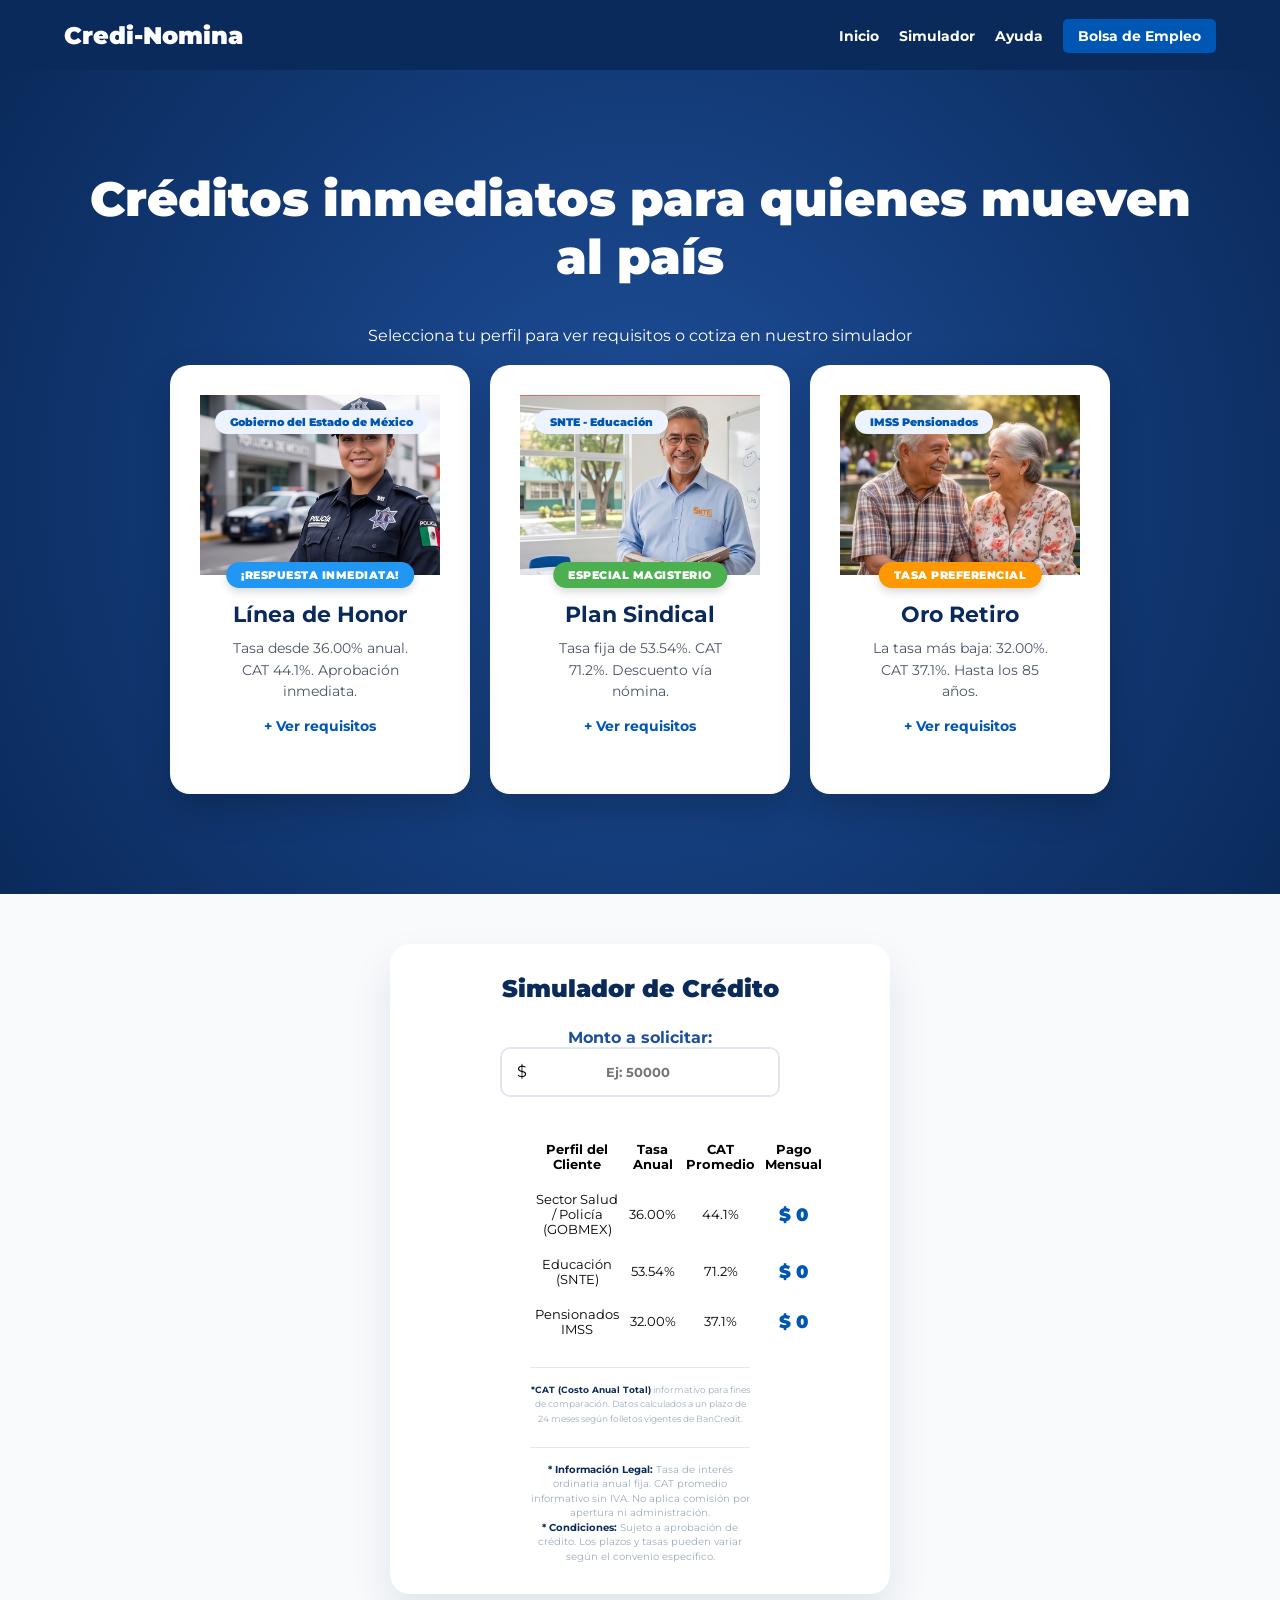
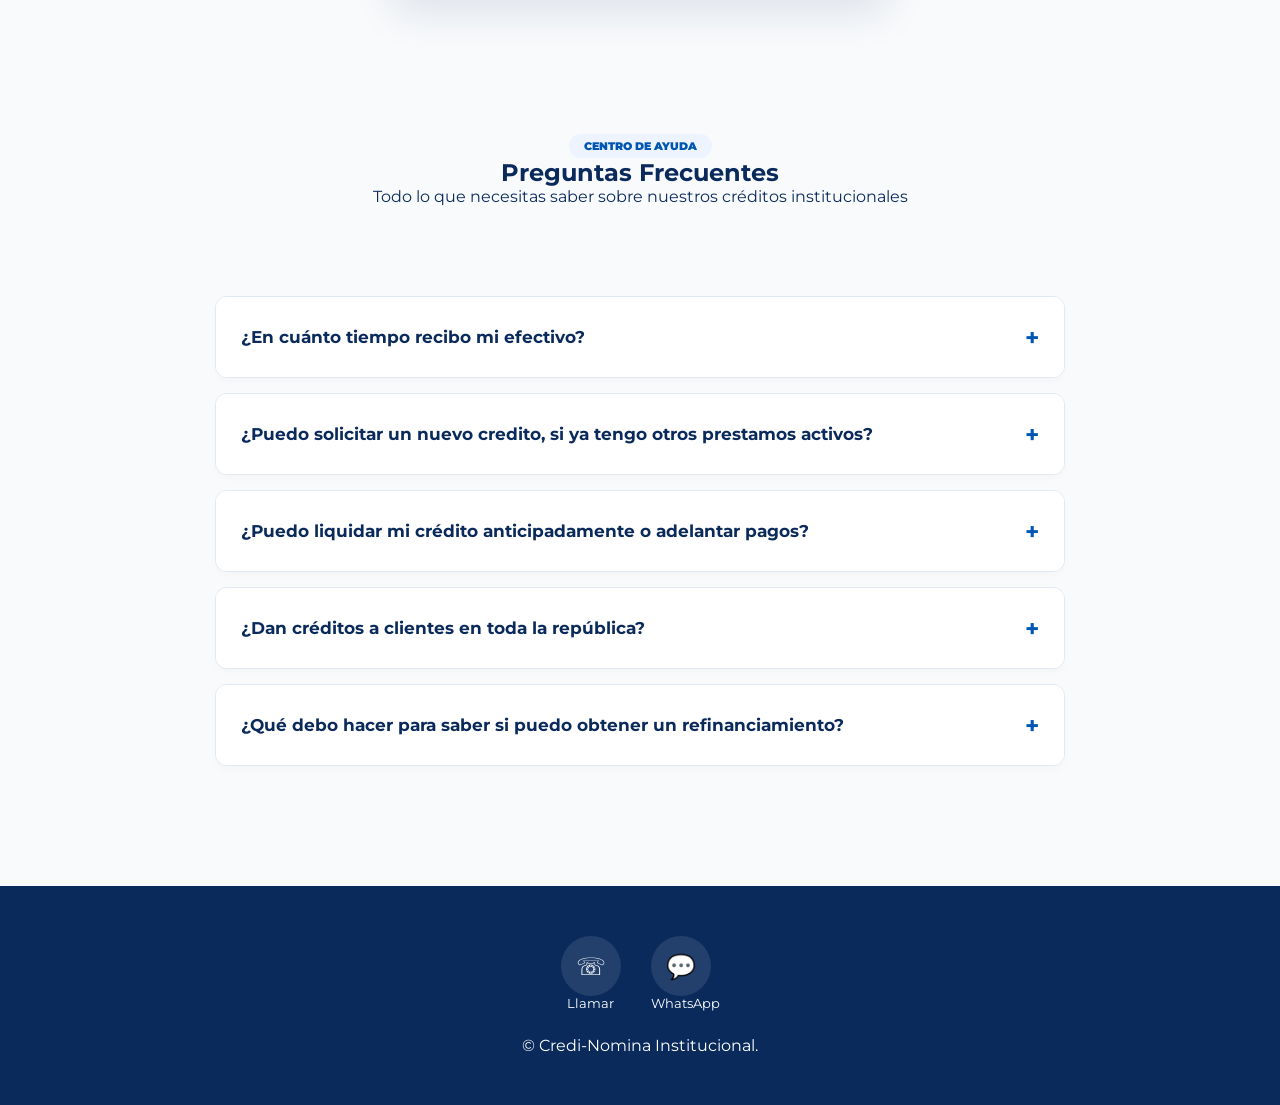
==== index.html @ 9cd6a7db "texto e imagenes tarjeta" ====
<!DOCTYPE html>
<html lang="es">
<head>
    <meta charset="UTF-8">
    <meta name="viewport" content="width=device-width, initial-scale=1.0">
    <title>creidito x nomina | Banca Institucional Premium</title>
    <link rel="preconnect" href="https://fonts.googleapis.com">
    <link rel="preconnect" href="https://fonts.gstatic.com" crossorigin>
    <link href="https://fonts.googleapis.com/css2?family=Montserrat:wght@400;700;900&display=swap" rel="stylesheet">
    <link rel="stylesheet" href="style.css">
</head>
<body>

    <nav class="navbar">
        <div class="logo">Credi-Nomina</div>
        <ul class="nav-links">
            <li><a href="#inicio">Inicio</a></li>
            <li><a href="#servicios">Simulador</a></li>
            <li><a href="#faq">Ayuda</a></li>
            <li><a href="empleo.html" class="btn-empleo">Bolsa de Empleo</a></li>
        </ul>
    </nav>

    <div id="modal-policia" class="modal">
        <div class="modal-content">
            <span class="close" onclick="closeModal('modal-policia')">&times;</span>
            <h2>Requisitos GEM</h2>
            <div>
                <ul>
                    <li>Identificación Oficial (INE)</li>
                    <li>Últimos dos talones de pago</li>
                    <li>Comprobante de domicilio</li>
                </ul>
            </div>
        </div>
    </div>

    <div id="modal-profesor" class="modal">
        <div class="modal-content">
            <span class="close" onclick="closeModal('modal-profesor')">&times;</span>
            <h2>Requisitos SNTE</h2>
            <div>
                <ul>
                    <li>INE vigente</li>
                    <li>Recibo de Nómina reciente</li>
                    <li>Constancia de servicio</li>
                </ul>
            </div>
        </div>
    </div>

    <div id="modal-pensionado" class="modal">
        <div class="modal-content">
            <span class="close" onclick="closeModal('modal-pensionado')">&times;</span>
            <h2>Requisitos IMSS Pensionados</h2>
            <div>
                <ul>
                    <li>INE</li>
                    <li>Correo Electrónico</li>
                    <li>Estado de Cuenta Bancario (donde recibe la pensión)</li>
                </ul>
            </div>
        </div>
    </div>

    <header class="hero" id="inicio">
        <h1>Créditos inmediatos para quienes mueven al país</h1>
        <p class="hero-sub">Selecciona tu perfil para ver requisitos o cotiza en nuestro simulador</p>
        
        <div class="targets-container">
            <div class="card" onclick="openModal('modal-policia')">
                <div class="card-header">
                    <img src="mode1.png" alt="Oficial de Policía GEM">
                    <div class="badge">Gobierno del Estado de México</div>
                </div>
                <div class="card-body">
                    <div class="featured-badge badge-policia">¡Respuesta Inmediata!</div>
                    <h2>Línea de Honor</h2>
                    <p>Tasa desde 36.00% anual. CAT 44.1%. Aprobación inmediata.</p>
                    <span class="more-info">+ Ver requisitos</span>
                </div>
            </div>

            <div class="card" onclick="openModal('modal-profesor')">
                <div class="card-header">
                    <img src="mode2.png" alt="Profesor de Educación">
                    <div class="badge">SNTE - Educación</div>
                </div>
                <div class="card-body">
                    <div class="featured-badge badge-profesor">Especial Magisterio</div>
                    <h2>Plan Sindical</h2>
                    <p>Tasa fija de 53.54%. CAT 71.2%. Descuento vía nómina.</p>
                    <span class="more-info">+ Ver requisitos</span>
                </div>
            </div>

            <div class="card" onclick="openModal('modal-pensionado')">
                <div class="card-header">
                    <img src="mode3.png" alt="Pensionado IMSS">
                    <div class="badge">IMSS Pensionados</div>
                </div>
                <div class="card-body">
                    <div class="featured-badge badge-pensionado">Tasa Preferencial</div>
                    <h2>Oro Retiro</h2>
                    <p>La tasa más baja: 32.00%. CAT 37.1%. Hasta los 85 años.</p>
                    <span class="more-info">+ Ver requisitos</span>
                </div>
            </div>
        </div>
    </header>

    <section class="calculator-section" id="servicios">
        <div class="calculator-card">
            <h2>Simulador de Crédito</h2>
            
            <div class="input-wrapper">
                <label>Monto a solicitar:</label>
                <div class="currency-input">
                    <span>$</span>
                    <input type="number" id="monto" placeholder="Ej: 50000" oninput="updateCalc()">
                </div>
            </div>

            <div class="table-container">
                <table class="premium-table">
                    <thead>
                        <tr>
                            <th>Perfil del Cliente</th>
                            <th>Tasa Anual</th>
                            <th>CAT Promedio</th>
                            <th>Pago Mensual</th>
                        </tr>
                    </thead>
                    <tbody>
                        <tr>
                            <td>Sector Salud / Policía (GOBMEX)</td>
                            <td>36.00%</td>
                            <td id="cat-poli">44.1%</td>
                            <td id="res-poli" class="res-val">$ 0</td>
                        </tr>
                        <tr>
                            <td>Educación (SNTE)</td>
                            <td>53.54%</td>
                            <td id="cat-prof">71.2%</td>
                            <td id="res-prof" class="res-val">$ 0</td>
                        </tr>
                        <tr>
                            <td>Pensionados IMSS</td>
                            <td>32.00%</td>
                            <td id="cat-pension">37.1%</td>
                            <td id="res-pension" class="res-val">$ 0</td>
                        </tr>
                    </tbody>
                </table>

                <div class="legal-footer">
                    <p><small><strong>*CAT (Costo Anual Total)</strong> informativo para fines de comparación. Datos calculados a un plazo de 24 meses según folletos vigentes de BanCredit.</small></p>
                </div>
                <div class="legal-footer">
                    <p><strong>* Información Legal:</strong> Tasa de interés ordinaria anual fija. CAT promedio informativo sin IVA. No aplica comisión por apertura ni administración.</p>
                    <p><strong>* Condiciones:</strong> Sujeto a aprobación de crédito. Los plazos y tasas pueden variar según el convenio específico.</p>
                </div>
            </div>
        </div>
    </section>

    <section id="faq" class="faq-section">
        <div class="faq-header">
            <span class="badge-blue">CENTRO DE AYUDA</span>
            <h2>Preguntas Frecuentes</h2>
            <p>Todo lo que necesitas saber sobre nuestros créditos institucionales</p>
        </div>

        <div class="faq-container">
            <div class="faq-card">
                <div class="faq-question" onclick="toggleFaq(this)">
                    <h3>¿En cuánto tiempo recibo mi efectivo?</h3>
                    <span class="faq-icon">+</span>
                </div>
                <div class="faq-answer">
                    <p>Una vez aprobada tu solicitud, el depósito se refleja en un máximo de 24 horas directamente en tu cuenta de nómina o pensión.</p>
                </div>
            </div>
            <div class="faq-card">
                <div class="faq-question" onclick="toggleFaq(this)">
                    <h3>¿Puedo solicitar un nuevo credito, si ya tengo otros prestamos activos?</h3>
                    <span class="faq-icon">+</span>
                </div>
                <div class="faq-answer">
                    <p>Por supuesto. Realizamos un estudio de tu capacidad actual. Si tu margen de nómina lo permite, brindamos liquidez adicional.</p>
                </div>
            </div>
            <div class="faq-card">
                <div class="faq-question" onclick="toggleFaq(this)">
                    <h3>¿Puedo liquidar mi crédito anticipadamente o adelantar pagos?</h3>
                    <span class="faq-icon">+</span>
                </div>
                <div class="faq-answer">
                    <p>¡Sí! Estamos para servirte y brindarte todo el apoyo que necesitas, puedes comunicarte con nuestro soporte para que orienten.</p>
                </div>
            </div>
            <div class="faq-card">
                <div class="faq-question" onclick="toggleFaq(this)">
                    <h3>¿Dan créditos a clientes en toda la república?</h3>
                    <span class="faq-icon">+</span>
                </div>
                <div class="faq-answer">
                    <p>Sí, contamos con procesos automatizados que nos permiten realizar el trámite a distancia de manera digital.</p>
                </div>
            </div>
            <div class="faq-card">
                <div class="faq-question" onclick="toggleFaq(this)">
                    <h3>¿Qué debo hacer para saber si puedo obtener un refinanciamiento?</h3>
                    <span class="faq-icon">+</span>
                </div>
                <div class="faq-answer">
                    <p>Sólo tienes que enviarnos tu recibo de nómina y nosotros validamos si eres viable para un refinanciamiento.</p>
                </div>
            </div>
        </div>
    </section>

    <footer class="main-footer">
        <div class="contact-icons">
            <a href="tel:+525566824358" class="contact-link">
                <div class="icon-circle">☏</div>
                <p>Llamar</p>
            </a>
            <a href="https://wa.me/525566824358?text=Hola%20quiero%20solicitar%20información%20sobre%20un%20crédito" target="_blank" class="contact-link">
                <div class="icon-circle highlight">💬</div>
                <p>WhatsApp</p>
            </a>
        </div>
        <p class="copy">&copy; Credi-Nomina Institucional.</p>
    </footer>

    <script>
        // Manejo de Modales
        function openModal(id) { 
            const modal = document.getElementById(id);
            if(modal) modal.style.display = "flex"; 
        }
        function closeModal(id) { 
            const modal = document.getElementById(id);
            if(modal) modal.style.display = "none"; 
        }
        
        window.onclick = function(event) {
            if (event.target.classList.contains('modal')) event.target.style.display = "none";
        }

        // Acordeón FAQ
        function toggleFaq(element) {
            const card = element.parentElement;
            const icon = element.querySelector('.faq-icon');
            card.classList.toggle('active');
            icon.textContent = card.classList.contains('active') ? '−' : '+';
        }

        // Calculadora Unificada
        function updateCalc() {
            const monto = parseFloat(document.getElementById('monto').value);
            const fmt = new Intl.NumberFormat('es-MX', { style: 'currency', currency: 'MXN', minimumFractionDigits: 0 });

            if (monto > 0) {
                // Factores basados en tus especificaciones anteriores
                document.getElementById('res-poli').innerText = fmt.format(monto * 0.0309); 
                document.getElementById('res-prof').innerText = fmt.format(monto * 0.0554);
                document.getElementById('res-pension').innerText = fmt.format(monto * 0.0464);
            } else {
                document.getElementById('res-poli').innerText = "$ 0";
                document.getElementById('res-prof').innerText = "$ 0";
                document.getElementById('res-pension').innerText = "$ 0";
            }
        }
    </script>
</body>
</html>
---- style.css ----
:root {
    --azul-bancario: #0a2a5b;
    --azul-brillante: #1e4f9a;
    --azul-electrico: #0056b3;
    --blanco: #ffffff;
    --gris-suave: #f8fafc;
}

* { margin: 0; padding: 0; box-sizing: border-box; font-family: 'Montserrat', sans-serif; }
html { scroll-behavior: smooth; }
body { background: var(--blanco); overflow-x: hidden; }

/* NAVBAR */
.navbar {
    background: var(--azul-bancario);
    padding: 1rem 5%;
    display: flex;
    justify-content: space-between;
    align-items: center;
    position: sticky; top: 0; z-index: 1000;
    height: 70px;
}
.logo { color: white; font-weight: 900; font-size: 1.5rem; }
.nav-links { display: flex; list-style: none; gap: 20px; align-items: center; }
.nav-links a { color: white; text-decoration: none; font-weight: 700; font-size: 0.9rem; }
.btn-empleo { background: var(--azul-electrico); padding: 8px 15px; border-radius: 5px; }
/* --- REESTRUCTURACIÓN DE TARJETAS PARA INCLUIR IMÁGENES --- */
/* Estilo para el mensaje flotante tipo suscripción */
.featured-badge {
    position: absolute;
    top: 0;
    left: 50%;
    transform: translate(-50%, -50%); /* Eleva el mensaje sobre la línea divisoria */
    padding: 6px 15px;
    border-radius: 50px;
    font-size: 0.7rem;
    font-weight: 900;
    text-transform: uppercase;
    z-index: 100;
    box-shadow: 0 4px 8px rgba(0,0,0,0.15);
    color: white;
    white-space: nowrap;
    letter-spacing: 0.5px;
}

/* Colores específicos */
.badge-policia { background: #2196F3; }
.badge-profesor { background: #4CAF50; }
.badge-pensionado { background: #FF9800; }

/* Ajuste necesario en card-body para que el badge respete la posición absoluta */
.card-body {
    position: relative; /* Esto es clave para que el top: 0 funcione bien */
    padding: 25px 30px 30px;
    display: flex;
    flex-direction: column;
    flex-grow: 1;
}

/* Permitir que los badges sobresalgan */
.card {
    overflow: visible !important;
}

/* Espaciado para que el mensaje no quede pegado al borde del contenedor padre */
#servicios {
    padding-top: 50px;
}
/* Ajuste a la tarjeta base */
.card {
    background: white;
    padding: 0; /* Eliminamos el padding general para que la imagen llegue al borde */
    border-radius: 20px;
    color: #1a2a40;
    cursor: pointer;
    transition: 0.3s;
    width: 300px;
    box-shadow: 0 15px 35px rgba(0,0,0,0.2);
    overflow: visible !important; /* Permite que el mensaje 'flote' arriba */
    margin-top: 20px; /* Espacio para que no choque con la sección anterior */
    display: flex;
    flex-direction: column;
}

.card:hover {
    transform: translateY(-10px);
}

/* Contenedor de la imagen y badge (similar al ejemplo) */
.card-header {
    
    width: 100%;
    height: 180px; /* Altura fija para la imagen */
    overflow: hidden;
    position: relative;
}

.card-header img {
    width: 100%;
    height: 100%;
    object-fit: cover; /* Asegura que la imagen cubra el área sin deformarse */
    display: block;
}

/* Reposicionamiento del Badge sobre la imagen */
.card .badge {
    position: absolute;
    top: 15px;
    left: 15px;
    background: rgba(255, 255, 255, 0.9); /* Fondo semi-transparente para legibilidad */
    color: var(--azul-electrico);
    padding: 5px 15px;
    border-radius: 50px;
    font-size: 0.7rem;
    font-weight: 900;
    margin: 0; /* Reset margin */
    z-index: 10;
}

/* Contenedor de texto con padding (el padding original de la tarjeta) */
.card-body {
    padding: 25px 30px 30px; /* Padding interno para el texto */
    display: flex;
    flex-direction: column;
    flex-grow: 1;
}

/* Ajustes menores de texto */
.card-body h2 {
    font-size: 1.4rem;
    margin-bottom: 10px;
    color: var(--azul-bancario);
}

.card-body p {
    font-size: 0.9rem;
    line-height: 1.5;
    margin-bottom: 15px;
    color: #4a5568;
    flex-grow: 1; /* Empuja el '+ Ver requisitos' al fondo */
}

.more-info {
    color: var(--azul-electrico);
    font-weight: 700;
    font-size: 0.85rem;
    text-align: center;
    margin-top: auto; /* Se alinea al fondo del card-body */
}
/* HERO */
.hero {
    padding: 100px 5%;
    text-align: center;
    background: radial-gradient(circle at center, var(--azul-brillante) 0%, var(--azul-bancario) 100%);
    color: white;
}
.hero h1 { font-size: 3rem; font-weight: 900; margin-bottom: 40px; }
.targets-container { display: flex; gap: 20px; flex-wrap: wrap; justify-content: center; max-width: 1200px; margin: 0 auto; }
.card { background: white; padding: 30px; border-radius: 20px; color: #1a2a40; cursor: pointer; transition: 0.3s; width: 300px; box-shadow: 0 15px 35px rgba(0,0,0,0.2); }
.card:hover { transform: translateY(-10px); }
.card .badge { background: #eef4ff; color: var(--azul-electrico); padding: 5px 15px; border-radius: 50px; font-size: 0.7rem; font-weight: 900; margin-bottom: 10px; display: inline-block; }

/* --- SECCIÓN FAQ --- */
.faq-header{
text-align: center;margin-bottom: 50px;color: var(--azul-bancario);}
.badge-blue{background: #eef4ff;color: var(--azul-electrico);padding: 5px 15px;border-radius: 50px;font-size: 0.7rem;font-weight: 900;display: inline-block;}
.faq-section {padding: 80px 5%;background-color: var(--gris-suave);display: flex;flex-direction: column;align-items: center;}

.faq-container {
    display: flex;
    flex-direction: column;
    align-items: center; 
    gap: 15px;
    width: 100%;
    max-width: 850px; /* Tamaño unificado para todos los cuadros */
    margin: 40px auto;
}

.faq-card {width: 100%;background: white;border: 1px solid #e2e8f0;border-radius: 12px;overflow: hidden;transition: all 0.3s ease;box-shadow: 0 4px 6px rgba(0,0,0,0.02);}

/* ESTADO ABIERTO / ACTIVO */
.faq-card.active {border-color: var(--azul-electrico);box-shadow: 0 10px 20px rgba(10, 42, 91, 0.08);}

.faq-card.active .faq-question {background-color: #f0f7ff; /* Azul muy suave que combina con la paleta */}

.faq-question {background-color: white;padding: 22px 25px;display: flex;justify-content: space-between;align-items: center;cursor: pointer;user-select: none;min-height: 80px; /* Altura mínima para que todas las cajas se vean iguales */}

.faq-question h3 {font-size: 1.05rem;color: var(--azul-bancario);font-weight: 700;}

.faq-icon {font-size: 1.5rem;color: var(--azul-electrico);font-weight: bold;transition: 0.3s;}

.faq-answer {max-height: 0;overflow: hidden;transition: max-height 0.3s ease-out;color: var(--azul-bancario);}

.faq-card.active .faq-answer {
    max-height: 200px; /* Permite expandirse */
}

.faq-answer p {padding: 0 25px 25px;color: #64748b;line-height: 1.6;font-size: 0.95rem;margin: 0;}
/* FOOTER CIRCLES (ORIGINAL STYLE) */
.main-footer { background: var(--azul-bancario); padding: 50px 5%; color: white; text-align: center; }
.contact-icons { display: flex; justify-content: center; gap: 30px; margin-bottom: 25px; }
.icon-circle { width: 60px; height: 60px; background: rgba(255,255,255,0.1); border-radius: 50%; display: flex; align-items: center; justify-content: center; font-size: 1.5rem; transition: 0.3s; }
.icon-circle:hover { background: var(--azul-electrico); transform: translateY(-5px); }
.contact-link { text-decoration: none; color: white; font-size: 0.8rem; }

/* MODALES */
.modal { display: none; position: fixed; z-index: 9999; left: 0; top: 0; width: 100%; height: 100%; background: rgba(0,0,0,0.8); align-items: center; justify-content: center; backdrop-filter: blur(5px); }
.modal-content { background: white; padding: 40px; border-radius: 20px; width: 90%; max-width: 450px; position: relative; }
.close { position: absolute; right: 20px; top: 10px; font-size: 2rem; cursor: pointer; }
/* DISEÑO DE LA TABLA DEL SIMULADOR */
.legal-footer {
    width: 100%;
    margin-top: 20px;
    padding-top: 15px;
    border-top: 1px solid #e2e8f0;
    font-size: 1REM;
}

.legal-footer p {
    font-size: 0.65rem;
    color: #9facbe;
    line-height: 1.4;
    text-align: center;
}
.legal-footer strong {
    color: var(--azul-bancario); /* Usa tu variable de color azul oscuro */
}
.calculator-card {
    background: #ffffff;
    padding: 30px;
    border-radius: 20px;
    box-shadow: 0 15px 35px rgba(0,0,0,0.1);
    max-width: 450px; /* Ancho reducido para estética */
    width: 100%;
    display: flex;
    flex-direction: column;
    align-items: center;
    text-align: center;
}
.calculator-section {
    display: flex;
    justify-content: center;
    align-items: center;
    padding: 60px 20px;
    background-color: var(--gris-claro);
}
.table-container {margin-top: 10px;width: 50%;}


.calculator-section { padding: 60px 5%;background-color: var(--gris-suave);display: flex;justify-content: center;}

.calculator-card {
    background: white;padding: 30px;border-radius: 20px;box-shadow: 0 20px 40px rgba(10, 42, 91, 0.1);max-width: 500px;width: 100%; text-align: center;margin: 0 auto;}

.calculator-card h2 { text-align:center; color:var(--azul-bancario);margin-bottom: 25px;font-weight: 900;}

.input-wrapper {
    width: 100%;
    max-width: 280px;
    margin-bottom: 25px;
}

.input-wrapper label {display: block; font-weight: 700;color: var(--azul-brillante);margin-bottom: 10px;text-align: center;margin: auto;}

.currency-input {
    display: flex;
    align-items: center;
    justify-content: center;
    border: 2px solid #e2e8f0;
    border-radius: 10px;
    padding: 5px 15px;
}

.currency-input:focus-within {border-color: var(--azul-electrico);}

.currency-input input {
    border: none;
    background: transparent;
    padding: 10px;
    width: 100%;
    text-align: center; /* Centra el número que escribe el usuario */
    font-weight: bold;
    outline: none;
}

.legal-footer {
    margin-top: 20px;
    padding-top: 15px;
    border-top: 1px solid #e2e8f0;
    width: 100%;
}
.premium-table {
    width: 100%;
    font-size: 0.8rem;
    border-collapse: collapse;
}
.premium-table th, .premium-table td {
    padding: 10px 5px;
    text-align: center;
    
}
.res-val {color: var(--azul-electrico);font-weight: 900 !important;font-size: 1.1rem;}

.premium-table tr:last-child td {border-bottom: none;}
/* Tablets (menos de 768px) */
@media (max-width: 768px) {
    .navbar {
        flex-direction: column; /* Apila el logo sobre los links */
        gap: 15px;
        padding: 15px 5%;
    }

    .nav-links {
        gap: 10px;
    }

    .nav-links a {
        font-size: 0.8rem; /* Letra un poco más pequeña en tablets */
    }
}

/* Teléfonos (menos de 480px) */
@media (max-width: 480px) {
    .logo {
        font-size: 1.2rem;
    }

    .nav-links {
        display: grid;
        grid-template-columns: repeat(2, 1fr); /* Dos columnas para que no se amontonen */
        width: 100%;
        text-align: center;
    }

    .btn-empleo {
        grid-column: span 2; /* El botón de empleo ocupa todo el ancho */
        margin-top: 5px;
    }
   /* Esto evita que la tabla se desborde */
.table-container {
    width: 100%;
    overflow-x: auto; /* Permite scroll lateral si el número es muy grande */
    margin-top: 15px;
}

.premium-table {
    width: 100%;
    border-collapse: collapse;
    table-layout: auto; /* Permite que las columnas se ajusten al contenido */
}


    .premium-table th, 
    .premium-table td {
        padding: 8px 3px !important; /* Espaciado mínimo entre columnas */
        word-break: break-word; /* Rompe palabras si son muy largas */
    }

    .res-val {
        font-size: 0.85rem !important;
        white-space: nowrap; /* Evita que el signo $ se separe del número */
    }

   .calculator-card {
        padding: 15px 10px !important;
        width: 95% !important;
        margin: 20px auto;
    }
    .currency-input {
        width: 100%;
        max-width: 200px;
        margin: 0 auto 15px;
    }
}
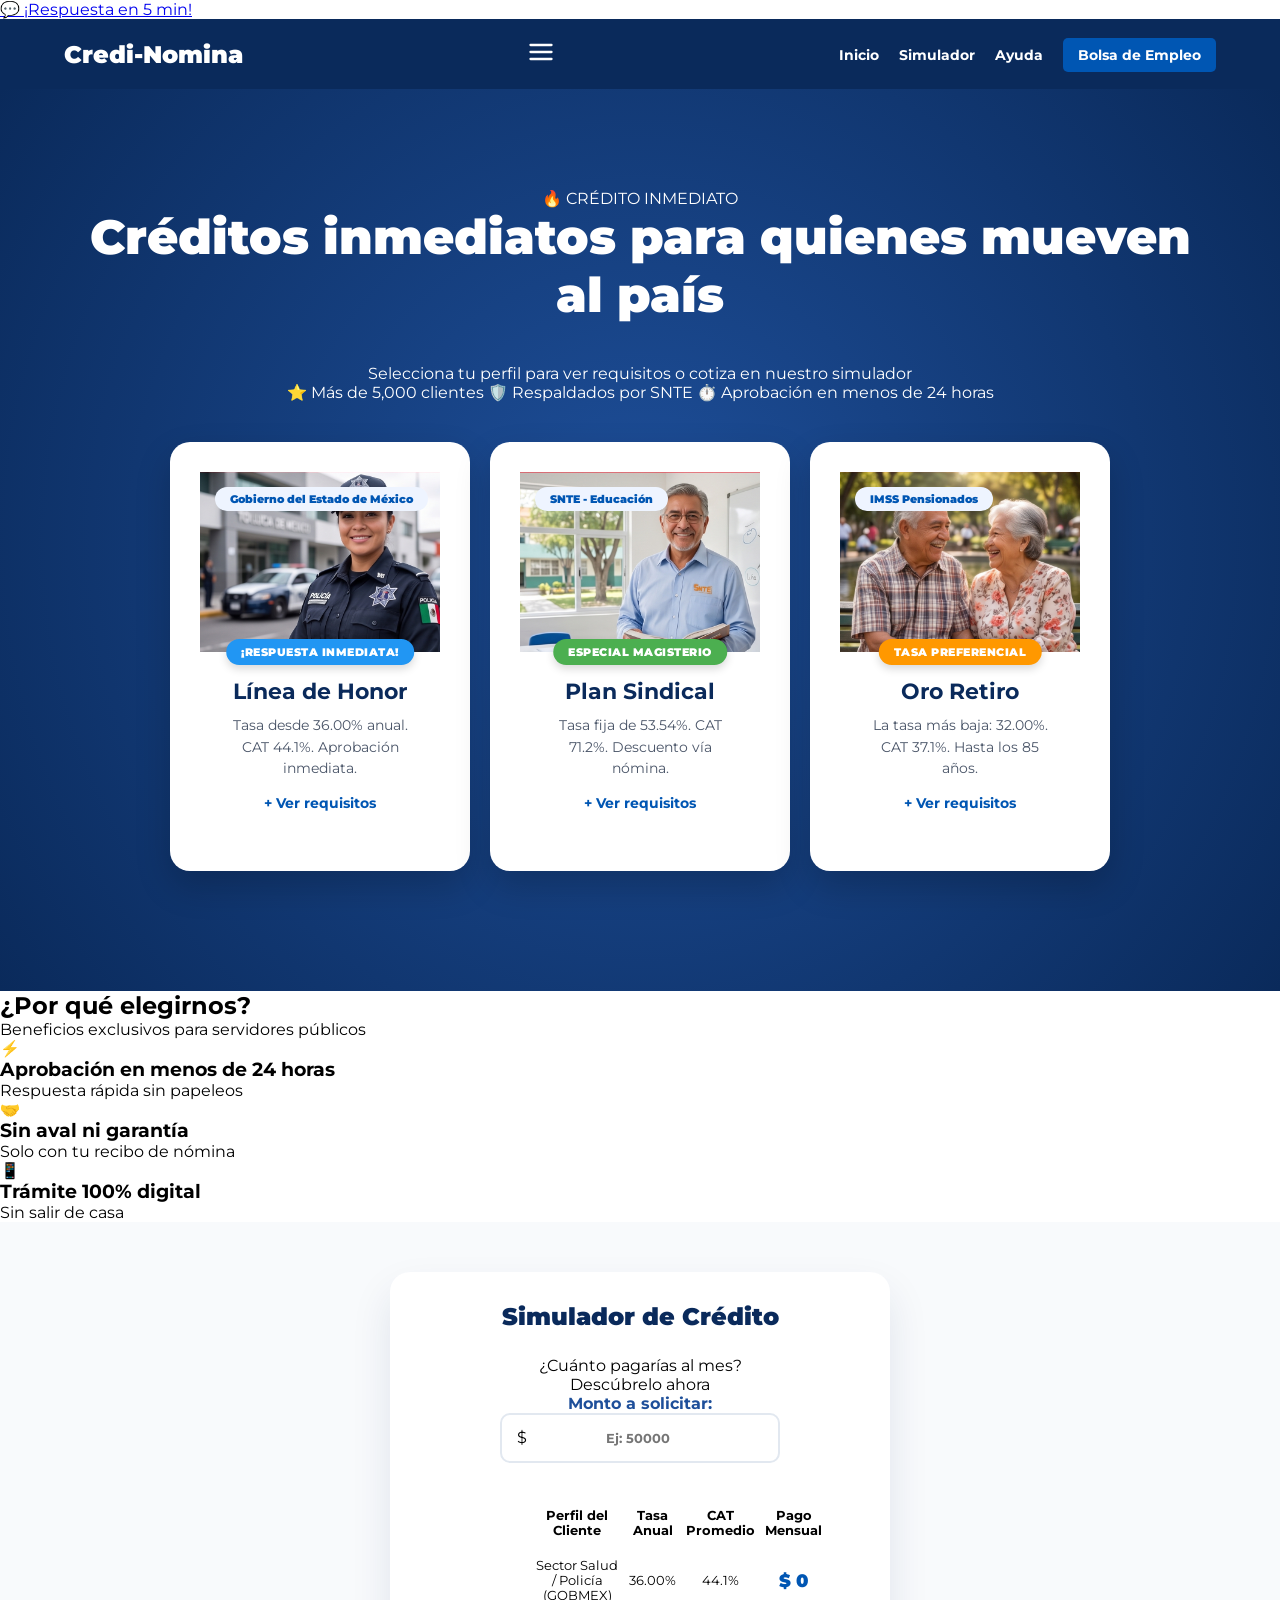
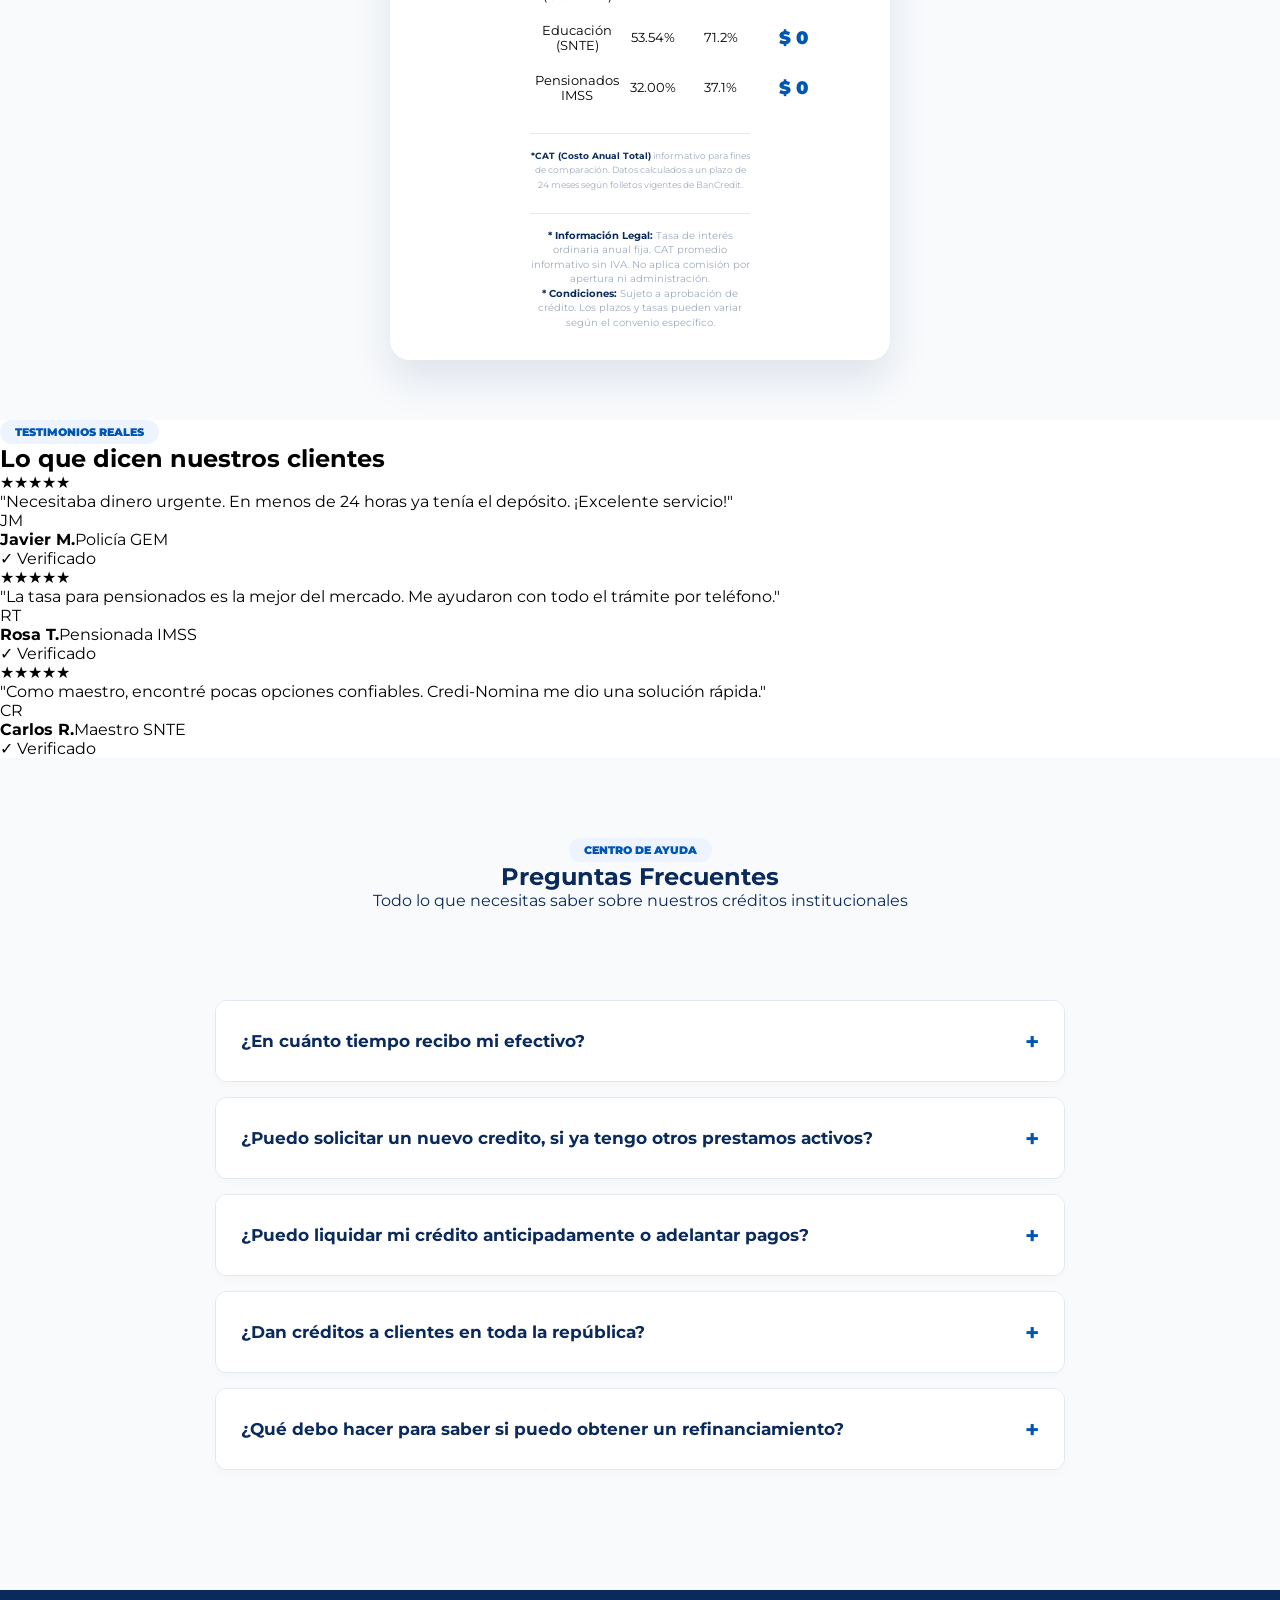
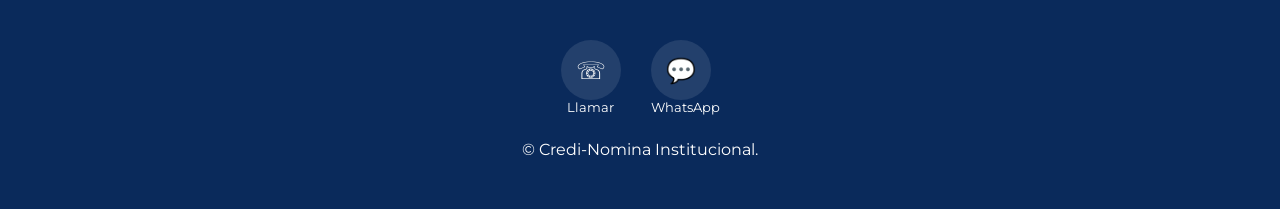
==== commit 730c8dde: "Primera versión: Landing page Creditos-Nomina con GA4, Meta Pixel y menú hamburguesa" ====
--- a/index.html
+++ b/index.html
@@ -1,25 +1,63 @@
 <!DOCTYPE html>
 <html lang="es">
 <head>
-    <meta charset="UTF-8">
-    <meta name="viewport" content="width=device-width, initial-scale=1.0">
-    <title>creidito x nomina | Banca Institucional Premium</title>
-    <link rel="preconnect" href="https://fonts.googleapis.com">
+      <meta charset="UTF-8">
+    <meta name="viewport" content="width=device-width, initial-scale=1.0, user-scalable=yes">
+     <link rel="preconnect" href="https://fonts.googleapis.com">
     <link rel="preconnect" href="https://fonts.gstatic.com" crossorigin>
     <link href="https://fonts.googleapis.com/css2?family=Montserrat:wght@400;700;900&display=swap" rel="stylesheet">
     <link rel="stylesheet" href="style.css">
-</head>
+    <script defer src="/_vercel/insights/script.js"></script>
+    
+    <!-- Google Analytics 4 -->
+    <script async src="https://www.googletagmanager.com/gtag/js?id=G-XXXXXXXXXX"></script>
+    <script>
+        window.dataLayer = window.dataLayer || [];
+        function gtag(){dataLayer.push(arguments);}
+        gtag('js', new Date());
+        gtag('config', 'G-XXXXXXXXXX');
+        gtag('event', 'page_view', { 'page_title': 'Credi-Nomina' });
+    </script>
+     <!-- Meta Pixel Code -->
+    <script>
+        !function(f,b,e,v,n,t,s)
+        {if(f.fbq)return;n=f.fbq=function(){n.callMethod? n.callMethod.apply(n,arguments):n.queue.push(arguments)};
+        if(!f._fbq)f._fbq=n;n.push=n;n.loaded=!0;n.version='2.0';
+        n.queue=[];t=b.createElement(e);t.async=!0;
+        t.src=v;s=b.getElementsByTagName(e)[0];
+        s.parentNode.insertBefore(t,s)}(window, document,'script','https://connect.facebook.net/en_US/fbevents.js');
+        fbq('init', 'TU_PIXEL_ID_AQUI');
+        fbq('track', 'PageView');
+        fbq('track', 'ViewContent', { content_name: 'Creditos Nomina', content_category: 'Financiamiento' });
+    </script>
+    <noscript><img height="1" width="1" style="display:none" src="https://www.facebook.com/tr?id=TU_PIXEL_ID_AQUI&ev=PageView&noscript=1"/></noscript>
+    <!-- End Meta Pixel Code -->
+     </head>
 <body>
-
+ <!-- WHATSAPP FLOTANTE (AGREGADO) -->
+    <a href="https://wa.me/525566824358?text=Hola%2C%20vi%20su%20p%C3%A1gina%20de%20cr%C3%A9ditos%20y%20quiero%20m%C3%A1s%20informaci%C3%B3n" class="whatsapp-float" target="_blank" rel="noopener">
+        💬
+        <span class="whatsapp-tooltip">¡Respuesta en 5 min!</span>
+    </a>
+
+    <!-- NAVBAR CON MENÚ HAMBURGUESA -->
     <nav class="navbar">
         <div class="logo">Credi-Nomina</div>
+        <div class="menu-icon" onclick="toggleMenu()">
+            <svg width="28" height="28" viewBox="0 0 24 24" fill="none" xmlns="http://www.w3.org/2000/svg">
+                <path d="M3 12H21" stroke="white" stroke-width="2" stroke-linecap="round"/>
+                <path d="M3 6H21" stroke="white" stroke-width="2" stroke-linecap="round"/>
+                <path d="M3 18H21" stroke="white" stroke-width="2" stroke-linecap="round"/>
+            </svg>
+        </div>
         <ul class="nav-links">
-            <li><a href="#inicio">Inicio</a></li>
-            <li><a href="#servicios">Simulador</a></li>
-            <li><a href="#faq">Ayuda</a></li>
-            <li><a href="empleo.html" class="btn-empleo">Bolsa de Empleo</a></li>
+            <li><a href="#inicio" onclick="closeMenu()">Inicio</a></li>
+            <li><a href="#servicios" onclick="closeMenu()">Simulador</a></li>
+            <li><a href="#faq" onclick="closeMenu()">Ayuda</a></li>
+            <li><a href="empleo.html" class="btn-empleo" onclick="closeMenu()">Bolsa de Empleo</a></li>
         </ul>
     </nav>
+
 
     <div id="modal-policia" class="modal">
         <div class="modal-content">
@@ -32,6 +70,13 @@
                     <li>Comprobante de domicilio</li>
                 </ul>
             </div>
+             <div class="formulario-box">
+                <h3>📝 Completa tus datos para solicitar:</h3>
+                <input type="text" id="nombre-policia" placeholder="Nombre completo">
+                <input type="tel" id="telefono-policia" placeholder="WhatsApp / Teléfono">
+                <input type="number" id="monto-policia" placeholder="Monto deseado (MXN)">
+                <button class="btn-enviar-modal" onclick="enviarSolicitud('policia', 'Línea de Honor', '36.00', 'GOBMEX')">📤 Enviar mi solicitud ahora</button>
+            </div>
         </div>
     </div>
 
@@ -46,6 +91,13 @@
                     <li>Constancia de servicio</li>
                 </ul>
             </div>
+            <div class="formulario-box">
+                <h3>📝 Completa tus datos para solicitar:</h3>
+                <input type="text" id="nombre-maestro" placeholder="Nombre completo">
+                <input type="tel" id="telefono-maestro" placeholder="WhatsApp / Teléfono">
+                <input type="number" id="monto-maestro" placeholder="Monto deseado (MXN)">
+                <button class="btn-enviar-modal" onclick="enviarSolicitud('maestro', 'Plan Sindical', '53.54', 'SNTE')">📤 Enviar mi solicitud ahora</button>
+            </div>
         </div>
     </div>
 
@@ -60,13 +112,26 @@
                     <li>Estado de Cuenta Bancario (donde recibe la pensión)</li>
                 </ul>
             </div>
+             <div class="formulario-box">
+                <h3>📝 Completa tus datos para solicitar:</h3>
+                <input type="text" id="nombre-pensionado" placeholder="Nombre completo">
+                <input type="tel" id="telefono-pensionado" placeholder="WhatsApp / Teléfono">
+                <input type="number" id="monto-pensionado" placeholder="Monto deseado (MXN)">
+                <button class="btn-enviar-modal" onclick="enviarSolicitud('pensionado', 'Oro Retiro', '32.00', 'IMSS Pensionados')">📤 Enviar mi solicitud ahora</button>
+            </div>
         </div>
     </div>
 
     <header class="hero" id="inicio">
-        <h1>Créditos inmediatos para quienes mueven al país</h1>
+        
+        <div class="hero-badge">🔥 CRÉDITO INMEDIATO</div>
+         <h1>Créditos <span class="highlight">inmediatos</span> para quienes mueven al país</h1>
         <p class="hero-sub">Selecciona tu perfil para ver requisitos o cotiza en nuestro simulador</p>
-        
+        <div class="trust-badges">
+            <span>⭐ Más de 5,000 clientes</span>
+            <span>🛡️ Respaldados por SNTE</span>
+            <span>⏱️ Aprobación en menos de 24 horas</span>
+        </div>
         <div class="targets-container">
             <div class="card" onclick="openModal('modal-policia')">
                 <div class="card-header">
@@ -108,13 +173,28 @@
             </div>
         </div>
     </header>
+  <!-- SECCIÓN DE BENEFICIOS -->
+    <section class="benefits-section">
+        <div class="benefits-header">
+            <h2>¿Por qué elegirnos?</h2>
+            <p>Beneficios exclusivos para servidores públicos</p>
+        </div>
+        <div class="benefits-grid">
+            <div class="benefit-card"><strong>⚡</strong><h3>Aprobación en menos de 24 horas</h3><p>Respuesta rápida sin papeleos</p></div>
+            <div class="benefit-card"><strong>🤝</strong><h3>Sin aval ni garantía</h3><p>Solo con tu recibo de nómina</p></div>
+            
+            <div class="benefit-card"><strong>📱</strong><h3>Trámite 100% digital</h3><p>Sin salir de casa</p></div>
+        </div>
+    </section>
 
     <section class="calculator-section" id="servicios">
         <div class="calculator-card">
             <h2>Simulador de Crédito</h2>
             
             <div class="input-wrapper">
+                <p class="calc-subtitle">¿Cuánto pagarías al mes? Descúbrelo ahora</p>
                 <label>Monto a solicitar:</label>
+                
                 <div class="currency-input">
                     <span>$</span>
                     <input type="number" id="monto" placeholder="Ej: 50000" oninput="updateCalc()">
@@ -163,6 +243,18 @@
             </div>
         </div>
     </section>
+<!-- TESTIMONIOS -->
+    <section class="testimonials-section">
+        <div class="testimonials-header">
+            <span class="badge-blue">TESTIMONIOS REALES</span>
+            <h2>Lo que dicen nuestros clientes</h2>
+        </div>
+        <div class="testimonials-container">
+            <div class="testimonial-card"><div class="stars">★★★★★</div><p>"Necesitaba dinero urgente. En menos de 24 horas ya tenía el depósito. ¡Excelente servicio!"</p><div class="testimonial-author"><div class="testimonial-avatar">JM</div><div><strong>Javier M.</strong><span>Policía GEM</span></div></div><div class="verified-badge">✓ Verificado</div></div>
+            <div class="testimonial-card"><div class="stars">★★★★★</div><p>"La tasa para pensionados es la mejor del mercado. Me ayudaron con todo el trámite por teléfono."</p><div class="testimonial-author"><div class="testimonial-avatar">RT</div><div><strong>Rosa T.</strong><span>Pensionada IMSS</span></div></div><div class="verified-badge">✓ Verificado</div></div>
+            <div class="testimonial-card"><div class="stars">★★★★★</div><p>"Como maestro, encontré pocas opciones confiables. Credi-Nomina me dio una solución rápida."</p><div class="testimonial-author"><div class="testimonial-avatar">CR</div><div><strong>Carlos R.</strong><span>Maestro SNTE</span></div></div><div class="verified-badge">✓ Verificado</div></div>
+        </div>
+    </section>
 
     <section id="faq" class="faq-section">
         <div class="faq-header">
@@ -273,6 +365,7 @@
                 document.getElementById('res-pension').innerText = "$ 0";
             }
         }
+        
     </script>
 </body>
 </html>
--- a/style.css
+++ b/style.css
@@ -80,6 +80,7 @@
     margin-top: 20px; /* Espacio para que no choque con la sección anterior */
     display: flex;
     flex-direction: column;
+    object-fit: cover;
 }
 
 .card:hover {
@@ -94,13 +95,24 @@
     overflow: hidden;
     position: relative;
 }
-
+/* Control de imágenes dentro de las tarjetas */
 .card-header img {
     width: 100%;
-    height: 100%;
-    object-fit: cover; /* Asegura que la imagen cubra el área sin deformarse */
+    height: 180px; /* Altura fija para que todas las tarjetas se vean parejas */
+    object-fit: cover; /* Ajusta la imagen sin deformarla */
     display: block;
 }
+
+/* Ajuste del contenedor de tarjetas para mejor respuesta */
+.targets-container {
+    display: grid;
+    grid-template-columns: repeat(auto-fit, minmax(280px, 1fr));
+    gap: 20px;
+    padding: 20px;
+    max-width: 1200px;
+    margin: 0 auto;
+}
+
 
 /* Reposicionamiento del Badge sobre la imagen */
 .card .badge {
@@ -321,6 +333,39 @@
 
 /* Teléfonos (menos de 480px) */
 @media (max-width: 480px) {
+    /* Ajustes para Tablets y Pantallas Medianas */
+@media (max-width: 992px) {
+    .hero h1 { font-size: 2rem; }
+    .targets-container {
+        grid-template-columns: repeat(2, 1fr); /* Dos columnas en tablets */
+    }
+}
+
+/* Ajustes para Celulares (Pantallas pequeñas) */
+@media (max-width: 600px) {
+    .navbar {
+        height: auto;
+        padding: 10px;
+    }
+    
+    .nav-links {
+        gap: 10px;
+    }
+
+    .targets-container {
+        grid-template-columns: 1fr; /* Una sola columna en celulares */
+        padding: 10px;
+    }
+
+    .card-header img {
+        height: 150px; /* Un poco más pequeña en celular para ahorrar espacio */
+    }
+
+    .hero h1 {
+        font-size: 1.6rem;
+        padding: 0 10px;
+    }
+}
     .logo {
         font-size: 1.2rem;
     }
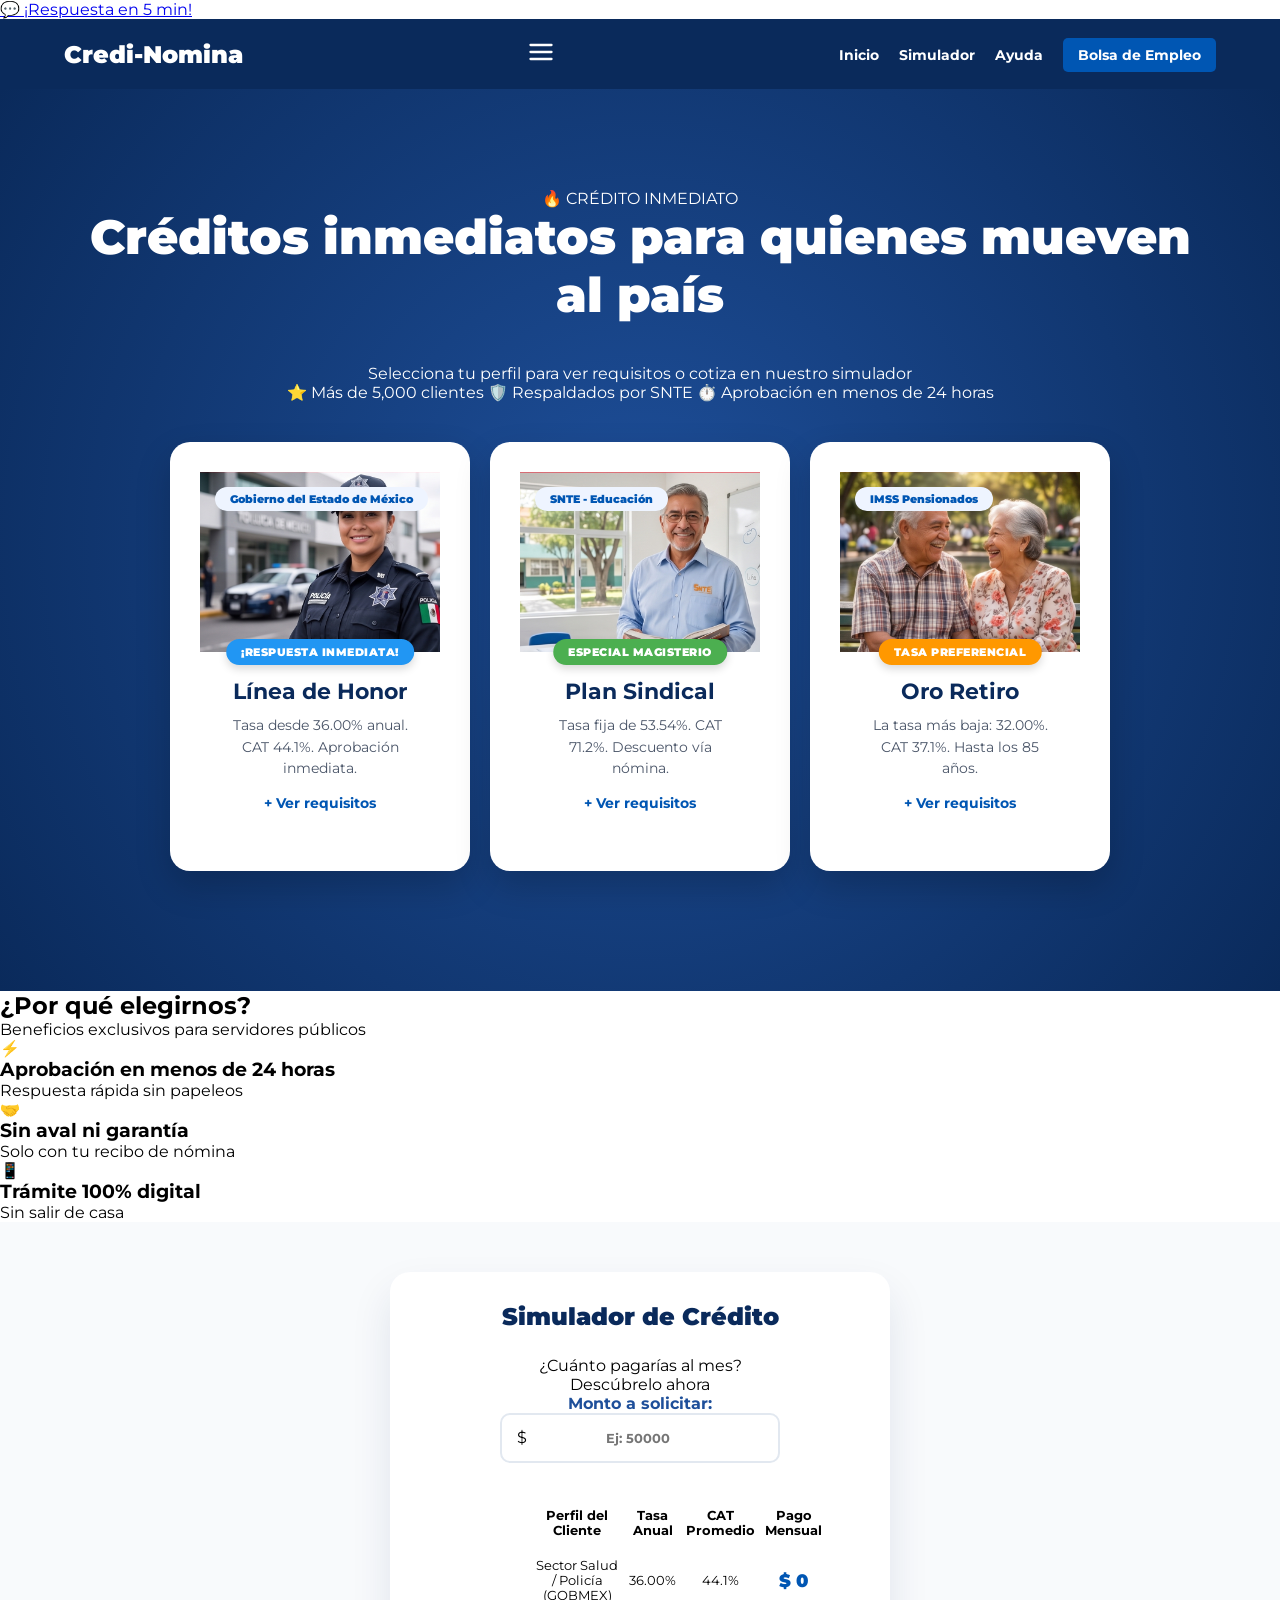
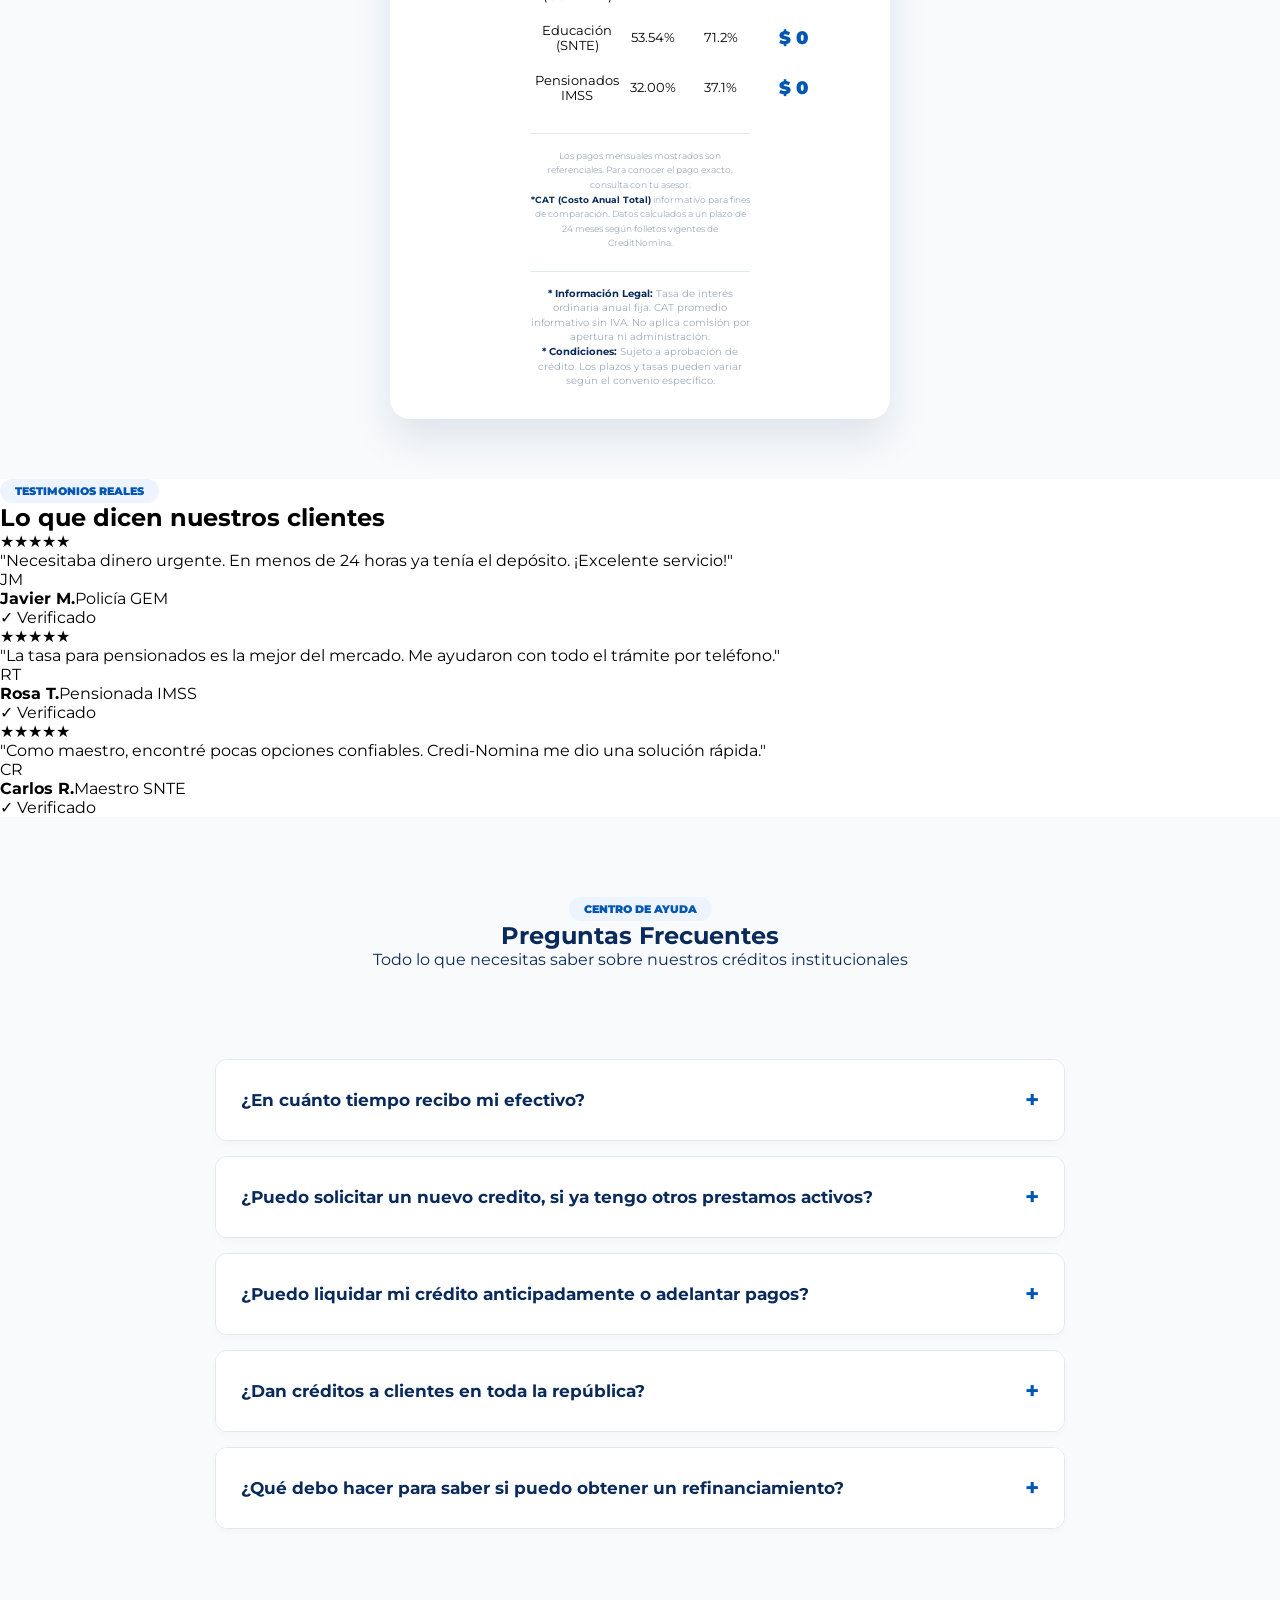
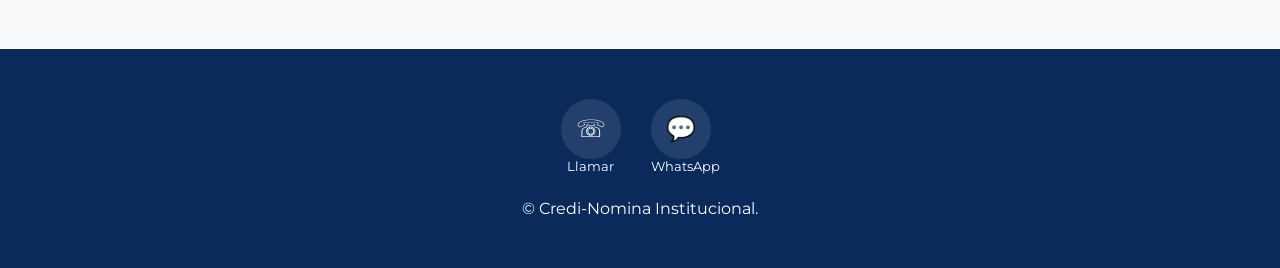
==== commit 8e4cd8d1: "correccion de parametro legal calculadora" ====
--- a/index.html
+++ b/index.html
@@ -234,7 +234,8 @@
                 </table>
 
                 <div class="legal-footer">
-                    <p><small><strong>*CAT (Costo Anual Total)</strong> informativo para fines de comparación. Datos calculados a un plazo de 24 meses según folletos vigentes de BanCredit.</small></p>
+                     <p><small>Los pagos mensuales mostrados son referenciales. Para conocer el pago exacto, consulta con tu asesor.</small></p>
+                    <p><small><strong>*CAT (Costo Anual Total)</strong> informativo para fines de comparación. Datos calculados a un plazo de 24 meses según folletos vigentes de CreditNomina.</small></p>
                 </div>
                 <div class="legal-footer">
                     <p><strong>* Información Legal:</strong> Tasa de interés ordinaria anual fija. CAT promedio informativo sin IVA. No aplica comisión por apertura ni administración.</p>
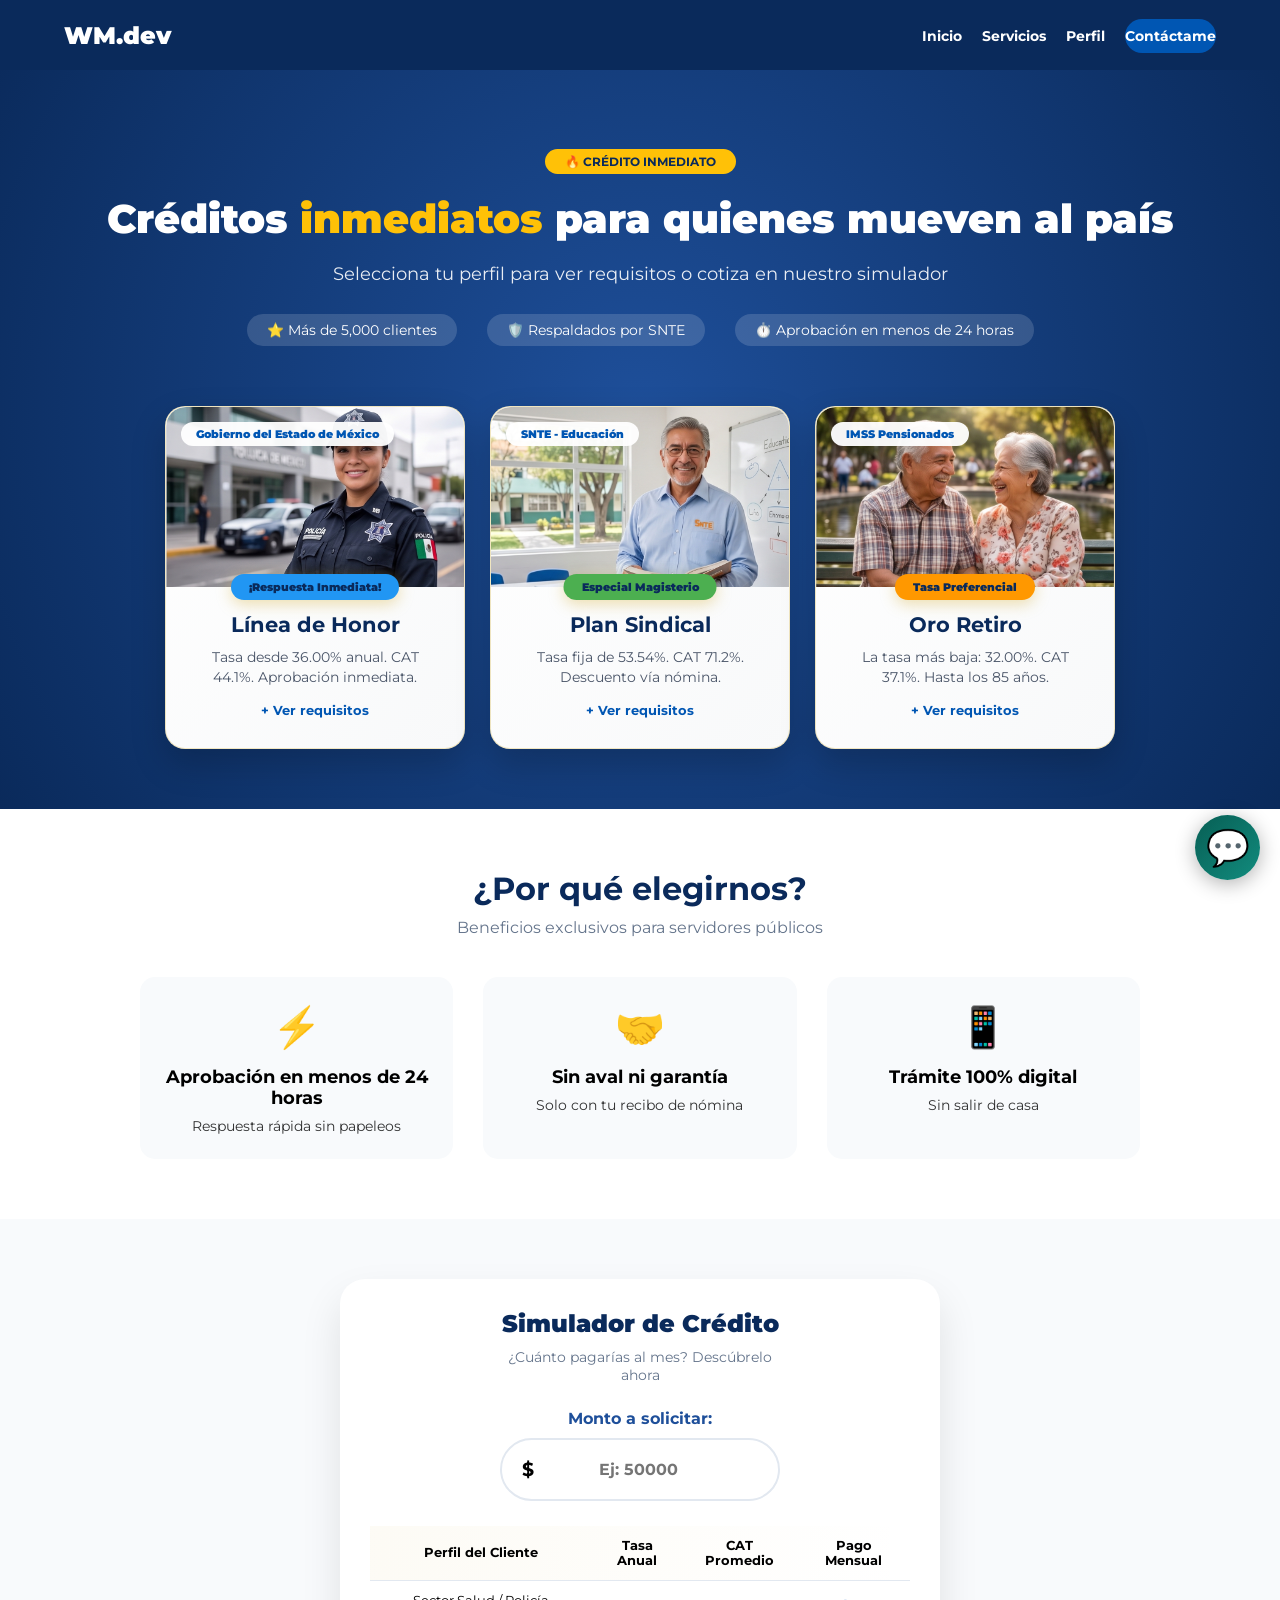
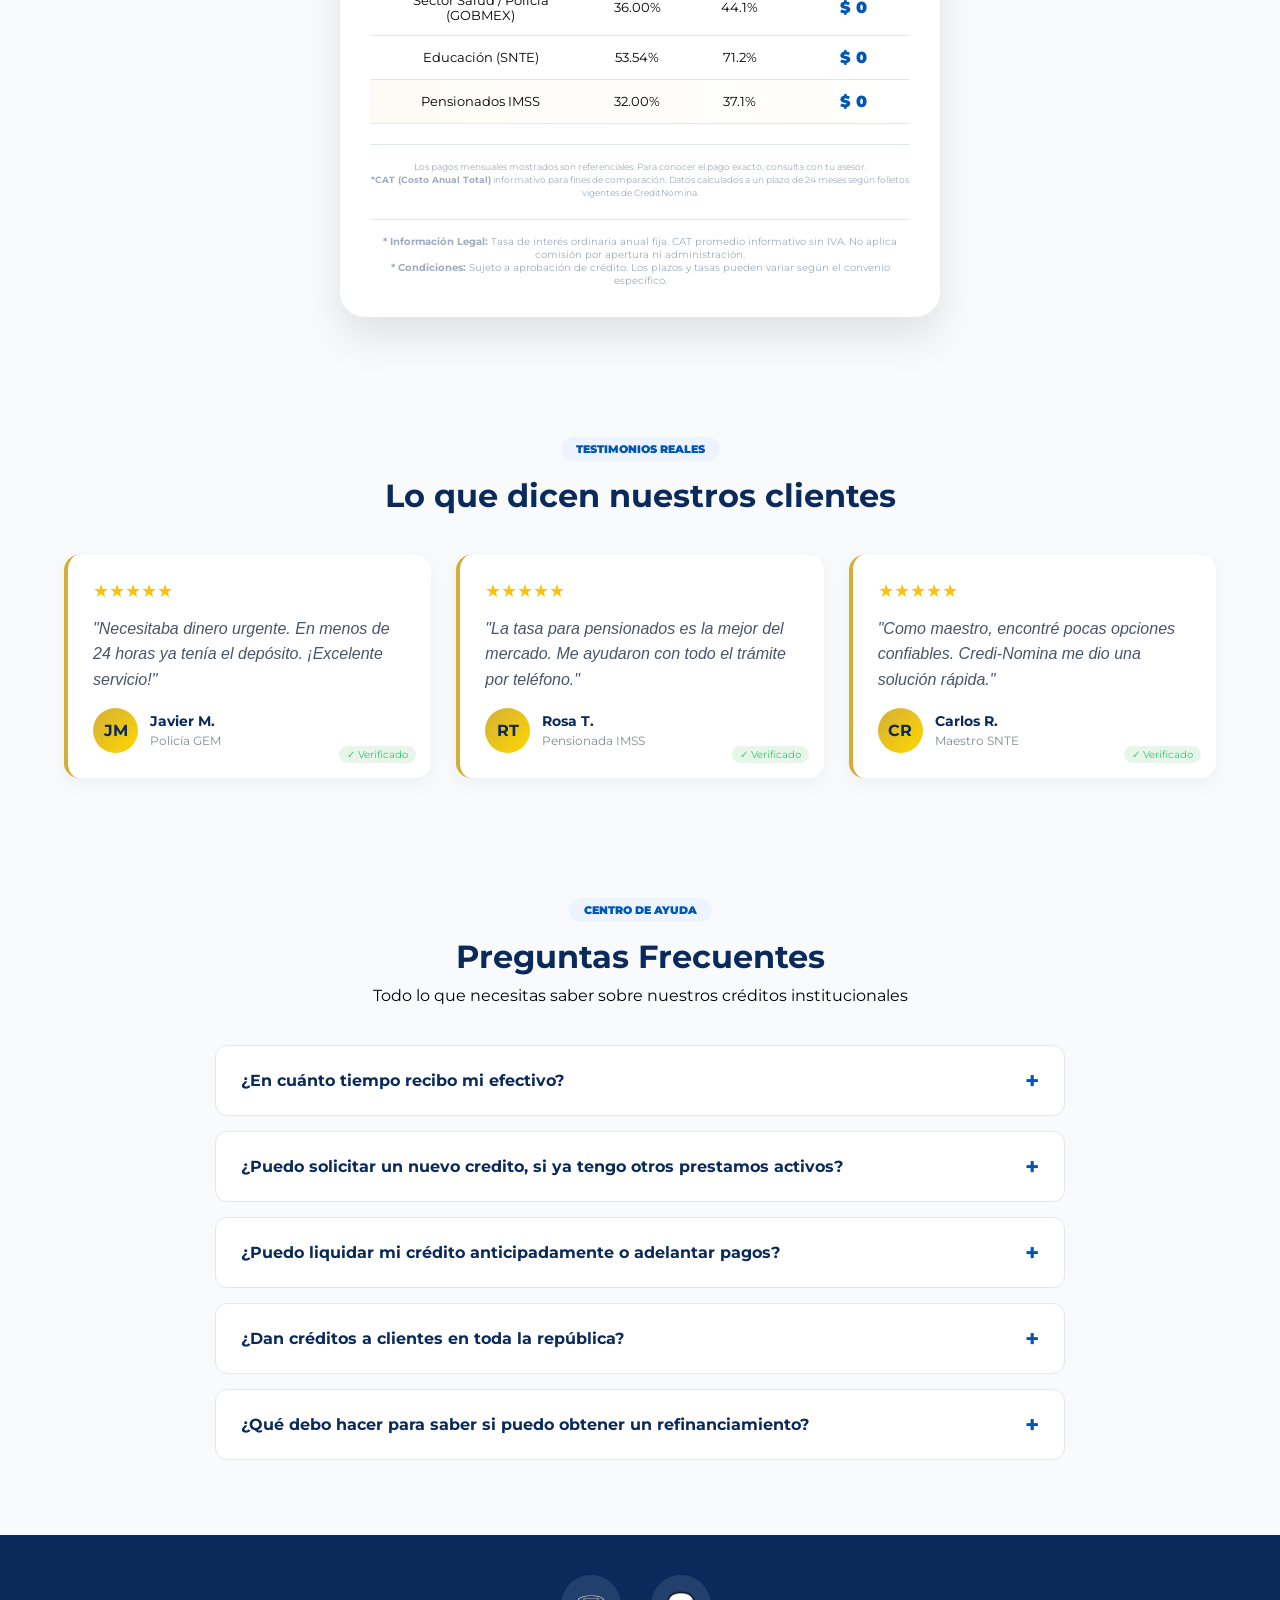
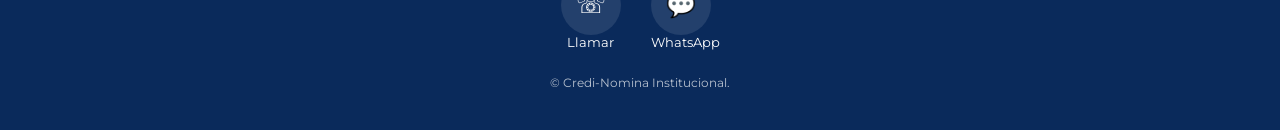
==== commit 8fbf4103: "Revamp navbar and add mobile menu functionality" ====
--- a/index.html
+++ b/index.html
@@ -41,15 +41,16 @@
     </a>
 
     <!-- NAVBAR CON MENÚ HAMBURGUESA -->
-    <nav class="navbar">
-        <div class="logo">Credi-Nomina</div>
-        <div class="menu-icon" onclick="toggleMenu()">
-            <svg width="28" height="28" viewBox="0 0 24 24" fill="none" xmlns="http://www.w3.org/2000/svg">
-                <path d="M3 12H21" stroke="white" stroke-width="2" stroke-linecap="round"/>
-                <path d="M3 6H21" stroke="white" stroke-width="2" stroke-linecap="round"/>
-                <path d="M3 18H21" stroke="white" stroke-width="2" stroke-linecap="round"/>
-            </svg>
-        </div>
+  <nav class="navbar">
+    <div class="logo">WM<span>.dev</span></div>
+    <button class="menu-btn" id="menuBtn">☰</button>
+    <ul class="nav-links" id="navLinks">
+        <li><a href="#inicio">Inicio</a></li>
+        <li><a href="#servicios">Servicios</a></li>
+        <li><a href="#perfil">Perfil</a></li>
+        <li><a href="https://wa.me/584248548251" target="_blank" class="btn-empleo">Contáctame</a></li>
+    </ul>
+</nav>
         <ul class="nav-links">
             <li><a href="#inicio" onclick="closeMenu()">Inicio</a></li>
             <li><a href="#servicios" onclick="closeMenu()">Simulador</a></li>
@@ -366,7 +367,23 @@
                 document.getElementById('res-pension').innerText = "$ 0";
             }
         }
-        
+        // Menú hamburguesa para móvil
+const menuBtn = document.getElementById('menuBtn');
+const navLinks = document.getElementById('navLinks');
+
+if (menuBtn && navLinks) {
+    menuBtn.addEventListener('click', function() {
+        navLinks.classList.toggle('active');
+    });
+    
+    // Cerrar menú al hacer clic en un enlace
+    navLinks.querySelectorAll('a').forEach(link => {
+        link.addEventListener('click', () => {
+            navLinks.classList.remove('active');
+        });
+    });
+}
     </script>
+      
 </body>
-</html>+</html>
--- a/style.css
+++ b/style.css
@@ -4,416 +4,426 @@
     --azul-electrico: #0056b3;
     --blanco: #ffffff;
     --gris-suave: #f8fafc;
+    --oro: #ffc107;
+    --oro-dark: #D4AF37;
+    --verde-whatsapp: #25D366;
+    --verde-exito: #2ecc71;
+    --rojo-urgencia: #ff4757;
 }
 
 * { margin: 0; padding: 0; box-sizing: border-box; font-family: 'Montserrat', sans-serif; }
-html { scroll-behavior: smooth; }
+html { scroll-behavior: smooth; scroll-padding-top: 80px; }
 body { background: var(--blanco); overflow-x: hidden; }
 
-/* NAVBAR */
+/* ========== ANIMACIONES GLOBALES ========== */
+@keyframes fadeInUp {
+    from { opacity: 0; transform: translateY(30px); }
+    to { opacity: 1; transform: translateY(0); }
+}
+@keyframes pulse-border {
+    0%, 100% { box-shadow: 0 0 0 0 rgba(212, 175, 55, 0.4); }
+    50% { box-shadow: 0 0 0 10px rgba(212, 175, 55, 0); }
+}
+@keyframes pulse-whatsapp { 
+    0%,100% { box-shadow: 0 4px 15px rgba(37,211,102,0.4); } 
+    50% { box-shadow: 0 4px 25px rgba(37,211,102,0.8); } 
+}
+@keyframes blink-urgency {
+    0%, 100% { opacity: 1; background: var(--rojo-urgencia); }
+    50% { opacity: 0.8; background: #ff6b81; }
+}
+@keyframes slideInLeft {
+    from { opacity: 0; transform: translateX(-100px); }
+    to { opacity: 1; transform: translateX(0); }
+}
+@keyframes fadeOut {
+    to { opacity: 0; visibility: hidden; }
+}
+@keyframes spin {
+    to { transform: rotate(360deg); }
+}
+@keyframes checkPop {
+    0% { transform: translate(-50%, -50%) scale(0); opacity: 0; }
+    80% { transform: translate(-50%, -50%) scale(1.2); }
+    100% { transform: translate(-50%, -50%) scale(1); opacity: 1; }
+}
+
+/* ========== ANIMACIONES DE ENTRADA ========== */
+.hero, .targets-container, .calculator-section, 
+.testimonials-section, .benefits-section, .faq-section {
+    animation: fadeInUp 0.6s ease-out forwards;
+    opacity: 0;
+}
+.targets-container { animation-delay: 0.1s; }
+.calculator-section { animation-delay: 0.2s; }
+.testimonials-section { animation-delay: 0.3s; }
+.benefits-section { animation-delay: 0.4s; }
+.faq-section { animation-delay: 0.5s; }
+
+/* ========== WHATSAPP FLOTANTE ========== */
+.whatsapp-float {
+    position: fixed; bottom: 20px; right: 20px; z-index: 1000;
+    background: linear-gradient(135deg, #075E54, #128C7E);
+    width: 65px; height: 65px;
+    border-radius: 50%; display: flex; align-items: center; justify-content: center;
+    font-size: 2.2rem; color: white; text-decoration: none;
+    box-shadow: 0 4px 20px rgba(0,0,0,0.3); transition: all 0.3s;
+    animation: pulse-whatsapp 2s infinite;
+}
+.whatsapp-float:hover { transform: scale(1.1); }
+.whatsapp-tooltip {
+    position: absolute; right: 75px; background: #333; color: white;
+    padding: 5px 12px; border-radius: 20px; font-size: 0.75rem;
+    white-space: nowrap; opacity: 0; transition: 0.3s; pointer-events: none;
+}
+.whatsapp-float:hover .whatsapp-tooltip { opacity: 1; }
+
+/* ========== NAVBAR ========== */
 .navbar {
     background: var(--azul-bancario);
     padding: 1rem 5%;
     display: flex;
     justify-content: space-between;
     align-items: center;
-    position: sticky; top: 0; z-index: 1000;
+    position: fixed;
+    top: 0;
+    width: 100%;
+    z-index: 1000;
     height: 70px;
 }
-.logo { color: white; font-weight: 900; font-size: 1.5rem; }
-.nav-links { display: flex; list-style: none; gap: 20px; align-items: center; }
-.nav-links a { color: white; text-decoration: none; font-weight: 700; font-size: 0.9rem; }
-.btn-empleo { background: var(--azul-electrico); padding: 8px 15px; border-radius: 5px; }
-/* --- REESTRUCTURACIÓN DE TARJETAS PARA INCLUIR IMÁGENES --- */
-/* Estilo para el mensaje flotante tipo suscripción */
-.featured-badge {
+.logo {
+    color: white;
+    font-weight: 900;
+    font-size: 1.5rem;
+    z-index: 1001;
+}
+.menu-icon {
+    display: none;
+    align-items: center;
+    justify-content: center;
+    cursor: pointer;
+    width: 45px;
+    height: 45px;
+    border-radius: 8px;
+    transition: all 0.3s ease;
+    z-index: 1001;
+}
+.menu-icon:hover { background: rgba(255, 255, 255, 0.1); }
+.menu-icon svg { display: block; width: 28px; height: 28px; }
+.menu-icon.active svg path { stroke: var(--oro); }
+.nav-links {
+    display: flex;
+    list-style: none;
+    gap: 20px;
+    align-items: center;
+    transition: all 0.4s ease;
+}
+.nav-links a {
+    color: white;
+    text-decoration: none;
+    font-weight: 700;
+    font-size: 0.9rem;
+    transition: 0.3s;
+    padding: 8px 0;
+}
+.nav-links a:hover { color: var(--oro); }
+.btn-empleo {
+    background: var(--azul-electrico);
+    padding: 8px 20px;
+    border-radius: 50px;
+}
+.btn-empleo:hover { background: var(--oro); color: var(--azul-bancario) !important; }
+/* Menú hamburguesa - oculto por defecto en desktop */
+.menu-btn {
+    display: none;
+    cursor: pointer;
+}
+
+/* Estilos para móvil */
+@media (max-width: 768px) {
+    .menu-btn {
+        display: block;
+        font-size: 1.8rem;
+        background: none;
+        border: none;
+        color: white;
+    }
+    
+    .nav-links {
+        display: none;
+        flex-direction: column;
+        width: 100%;
+        position: absolute;
+        top: 70px;
+        left: 0;
+        background: rgba(15, 23, 42, 0.95);
+        backdrop-filter: blur(10px);
+        padding: 1rem 0;
+        text-align: center;
+        gap: 1rem;
+    }
+    
+    .nav-links.active {
+        display: flex;
+    }
+    
+    .nav-links li {
+        margin: 0.5rem 0;
+    }
+}
+/* ========== RESPONSIVE ========== */
+@media (max-width: 768px) {
+    .menu-icon { display: flex; }
+    .nav-links {
+        position: fixed;
+        top: 0;
+        right: -100%;
+        width: 70%;
+        max-width: 280px;
+        height: 100vh;
+        background: linear-gradient(135deg, var(--azul-bancario), #0d355c);
+        flex-direction: column;
+        justify-content: center;
+        align-items: center;
+        gap: 25px;
+        transition: right 0.4s cubic-bezier(0.2, 0.9, 0.4, 1.1);
+        z-index: 1000;
+        box-shadow: -5px 0 30px rgba(0,0,0,0.3);
+        padding: 80px 20px 40px;
+    }
+    .nav-links.show { right: 0; }
+    .nav-links a { font-size: 1.1rem; padding: 12px 20px; width: 100%; text-align: center; border-radius: 50px; }
+    .nav-links a:hover { background: rgba(212, 175, 55, 0.2); transform: translateX(-5px); }
+    .btn-empleo { background: var(--oro); color: var(--azul-bancario) !important; margin-top: 10px; }
+    .menu-overlay {
+        position: fixed;
+        top: 0;
+        left: 0;
+        width: 100%;
+        height: 100%;
+        background: rgba(0,0,0,0.5);
+        z-index: 999;
+        opacity: 0;
+        visibility: hidden;
+        transition: all 0.3s ease;
+    }
+    .menu-overlay.show { opacity: 1; visibility: visible; }
+}
+
+/* ========== HERO ========== */
+.hero { padding: 130px 5% 60px; text-align: center; background: radial-gradient(circle at center, var(--azul-brillante) 0%, var(--azul-bancario) 100%); color: white; }
+.hero-badge { background: var(--oro); color: var(--azul-bancario); display: inline-block; padding: 5px 20px; border-radius: 50px; font-size: 0.75rem; font-weight: bold; margin-bottom: 20px; animation: pulse-border 2s infinite; }
+.hero h1 { font-size: 2.5rem; font-weight: 900; margin-bottom: 20px; }
+.hero h1 .highlight { color: var(--oro); }
+.hero-sub { font-size: 1.1rem; opacity: 0.9; margin-bottom: 30px; }
+.trust-badges { display: flex; justify-content: center; gap: 30px; margin-bottom: 40px; flex-wrap: wrap; }
+.trust-badges span { background: rgba(255,255,255,0.15); padding: 8px 20px; border-radius: 50px; font-size: 0.85rem; transition: 0.3s; }
+.trust-badges span:hover { background: rgba(212,175,55,0.3); transform: translateY(-2px); }
+
+/* ========== TARJETAS ========== */
+.targets-container { display: flex; gap: 25px; flex-wrap: wrap; justify-content: center; max-width: 1200px; margin: 0 auto; }
+.card { 
+    background: linear-gradient(135deg, #ffffff 0%, #f8f9fa 100%);
+    border: 1px solid rgba(212, 175, 55, 0.3);
+    border-radius: 20px; cursor: pointer; transition: all 0.4s cubic-bezier(0.2, 0.9, 0.4, 1.1);
+    width: 300px; box-shadow: 0 15px 35px rgba(0,0,0,0.2); 
+    overflow: hidden; margin-top: 20px;
+    position: relative;
+}
+.card::before {
+    content: '';
     position: absolute;
-    top: 0;
-    left: 50%;
-    transform: translate(-50%, -50%); /* Eleva el mensaje sobre la línea divisoria */
-    padding: 6px 15px;
+    top: -50%;
+    left: -50%;
+    width: 200%;
+    height: 200%;
+    background: radial-gradient(circle, rgba(212,175,55,0.1) 0%, transparent 70%);
+    opacity: 0;
+    transition: opacity 0.5s;
+}
+.card:hover::before { opacity: 1; }
+.card:hover { transform: translateY(-10px); box-shadow: 0 20px 40px rgba(0,0,0,0.3); }
+.card-header { width: 100%; height: 180px; overflow: hidden; position: relative; border-radius: 20px 20px 0 0; }
+.card-header img { width: 100%; height: 100%; object-fit: cover; transition: transform 0.5s; }
+.card:hover .card-header img { transform: scale(1.05); }
+.card .badge { position: absolute; top: 15px; left: 15px; background: rgba(255,255,255,0.95); color: var(--azul-electrico); padding: 5px 15px; border-radius: 50px; font-size: 0.7rem; font-weight: 900; z-index: 10; }
+.card-body { position: relative; padding: 25px 25px 30px; display: flex; flex-direction: column; }
+.featured-badge { 
+    background: linear-gradient(90deg, #D4AF37, #FFD700);
+    color: #0a2a5b;
+    font-weight: 900;
+    padding: 6px 18px;
     border-radius: 50px;
-    font-size: 0.7rem;
-    font-weight: 900;
-    text-transform: uppercase;
-    z-index: 100;
-    box-shadow: 0 4px 8px rgba(0,0,0,0.15);
-    color: white;
-    white-space: nowrap;
-    letter-spacing: 0.5px;
-}
-
-/* Colores específicos */
+    box-shadow: 0 4px 15px rgba(212,175,55,0.4);
+    position: absolute; top: 0; left: 50%; transform: translate(-50%, -50%);
+    font-size: 0.7rem; white-space: nowrap;
+}
 .badge-policia { background: #2196F3; }
 .badge-profesor { background: #4CAF50; }
 .badge-pensionado { background: #FF9800; }
-
-/* Ajuste necesario en card-body para que el badge respete la posición absoluta */
-.card-body {
-    position: relative; /* Esto es clave para que el top: 0 funcione bien */
-    padding: 25px 30px 30px;
-    display: flex;
-    flex-direction: column;
-    flex-grow: 1;
-}
-
-/* Permitir que los badges sobresalgan */
-.card {
-    overflow: visible !important;
-}
-
-/* Espaciado para que el mensaje no quede pegado al borde del contenedor padre */
-#servicios {
-    padding-top: 50px;
-}
-/* Ajuste a la tarjeta base */
-.card {
-    background: white;
-    padding: 0; /* Eliminamos el padding general para que la imagen llegue al borde */
-    border-radius: 20px;
-    color: #1a2a40;
-    cursor: pointer;
+.card-body h2 { font-size: 1.3rem; margin-bottom: 10px; color: var(--azul-bancario); }
+.card-body p { font-size: 0.85rem; line-height: 1.5; color: #4a5568; margin-bottom: 15px; }
+.more-info { 
+    color: var(--azul-electrico); font-weight: 700; font-size: 0.8rem; 
+    text-align: center; margin-top: auto; position: relative; cursor: pointer;
+}
+.more-info::after {
+    content: "🔥 Cupo limitado este mes";
+    position: absolute;
+    bottom: 120%;
+    left: 50%;
+    transform: translateX(-50%);
+    background: #0a2a5b;
+    color: white;
+    font-size: 0.7rem;
+    padding: 5px 10px;
+    border-radius: 8px;
+    white-space: nowrap;
+    opacity: 0;
     transition: 0.3s;
-    width: 300px;
-    box-shadow: 0 15px 35px rgba(0,0,0,0.2);
-    overflow: visible !important; /* Permite que el mensaje 'flote' arriba */
-    margin-top: 20px; /* Espacio para que no choque con la sección anterior */
-    display: flex;
-    flex-direction: column;
-    object-fit: cover;
-}
-
-.card:hover {
-    transform: translateY(-10px);
-}
-
-/* Contenedor de la imagen y badge (similar al ejemplo) */
-.card-header {
-    
-    width: 100%;
-    height: 180px; /* Altura fija para la imagen */
-    overflow: hidden;
+    pointer-events: none;
+}
+.more-info:hover::after { opacity: 1; }
+
+/* ========== TESTIMONIOS ========== */
+.testimonials-section { padding: 60px 5%; background: var(--gris-suave); }
+.testimonials-header { text-align: center; margin-bottom: 40px; }
+.testimonials-header h2 { color: var(--azul-bancario); font-size: 2rem; margin-top: 15px; }
+.testimonials-container { display: grid; grid-template-columns: repeat(auto-fit, minmax(280px, 1fr)); gap: 25px; max-width: 1200px; margin: 0 auto; }
+.testimonial-card { 
+    background: white; padding: 25px; border-radius: 15px; 
+    box-shadow: 0 5px 20px rgba(0,0,0,0.05); transition: 0.3s;
     position: relative;
-}
-/* Control de imágenes dentro de las tarjetas */
-.card-header img {
-    width: 100%;
-    height: 180px; /* Altura fija para que todas las tarjetas se vean parejas */
-    object-fit: cover; /* Ajusta la imagen sin deformarla */
-    display: block;
-}
-
-/* Ajuste del contenedor de tarjetas para mejor respuesta */
-.targets-container {
-    display: grid;
-    grid-template-columns: repeat(auto-fit, minmax(280px, 1fr));
-    gap: 20px;
-    padding: 20px;
-    max-width: 1200px;
-    margin: 0 auto;
-}
-
-
-/* Reposicionamiento del Badge sobre la imagen */
-.card .badge {
-    position: absolute;
-    top: 15px;
-    left: 15px;
-    background: rgba(255, 255, 255, 0.9); /* Fondo semi-transparente para legibilidad */
-    color: var(--azul-electrico);
-    padding: 5px 15px;
-    border-radius: 50px;
-    font-size: 0.7rem;
-    font-weight: 900;
-    margin: 0; /* Reset margin */
-    z-index: 10;
-}
-
-/* Contenedor de texto con padding (el padding original de la tarjeta) */
-.card-body {
-    padding: 25px 30px 30px; /* Padding interno para el texto */
-    display: flex;
-    flex-direction: column;
-    flex-grow: 1;
-}
-
-/* Ajustes menores de texto */
-.card-body h2 {
-    font-size: 1.4rem;
-    margin-bottom: 10px;
-    color: var(--azul-bancario);
-}
-
-.card-body p {
-    font-size: 0.9rem;
-    line-height: 1.5;
-    margin-bottom: 15px;
-    color: #4a5568;
-    flex-grow: 1; /* Empuja el '+ Ver requisitos' al fondo */
-}
-
-.more-info {
-    color: var(--azul-electrico);
-    font-weight: 700;
-    font-size: 0.85rem;
-    text-align: center;
-    margin-top: auto; /* Se alinea al fondo del card-body */
-}
-/* HERO */
-.hero {
-    padding: 100px 5%;
-    text-align: center;
-    background: radial-gradient(circle at center, var(--azul-brillante) 0%, var(--azul-bancario) 100%);
-    color: white;
-}
-.hero h1 { font-size: 3rem; font-weight: 900; margin-bottom: 40px; }
-.targets-container { display: flex; gap: 20px; flex-wrap: wrap; justify-content: center; max-width: 1200px; margin: 0 auto; }
-.card { background: white; padding: 30px; border-radius: 20px; color: #1a2a40; cursor: pointer; transition: 0.3s; width: 300px; box-shadow: 0 15px 35px rgba(0,0,0,0.2); }
-.card:hover { transform: translateY(-10px); }
-.card .badge { background: #eef4ff; color: var(--azul-electrico); padding: 5px 15px; border-radius: 50px; font-size: 0.7rem; font-weight: 900; margin-bottom: 10px; display: inline-block; }
-
-/* --- SECCIÓN FAQ --- */
-.faq-header{
-text-align: center;margin-bottom: 50px;color: var(--azul-bancario);}
-.badge-blue{background: #eef4ff;color: var(--azul-electrico);padding: 5px 15px;border-radius: 50px;font-size: 0.7rem;font-weight: 900;display: inline-block;}
-.faq-section {padding: 80px 5%;background-color: var(--gris-suave);display: flex;flex-direction: column;align-items: center;}
-
-.faq-container {
-    display: flex;
-    flex-direction: column;
-    align-items: center; 
-    gap: 15px;
-    width: 100%;
-    max-width: 850px; /* Tamaño unificado para todos los cuadros */
-    margin: 40px auto;
-}
-
-.faq-card {width: 100%;background: white;border: 1px solid #e2e8f0;border-radius: 12px;overflow: hidden;transition: all 0.3s ease;box-shadow: 0 4px 6px rgba(0,0,0,0.02);}
-
-/* ESTADO ABIERTO / ACTIVO */
-.faq-card.active {border-color: var(--azul-electrico);box-shadow: 0 10px 20px rgba(10, 42, 91, 0.08);}
-
-.faq-card.active .faq-question {background-color: #f0f7ff; /* Azul muy suave que combina con la paleta */}
-
-.faq-question {background-color: white;padding: 22px 25px;display: flex;justify-content: space-between;align-items: center;cursor: pointer;user-select: none;min-height: 80px; /* Altura mínima para que todas las cajas se vean iguales */}
-
-.faq-question h3 {font-size: 1.05rem;color: var(--azul-bancario);font-weight: 700;}
-
-.faq-icon {font-size: 1.5rem;color: var(--azul-electrico);font-weight: bold;transition: 0.3s;}
-
-.faq-answer {max-height: 0;overflow: hidden;transition: max-height 0.3s ease-out;color: var(--azul-bancario);}
-
-.faq-card.active .faq-answer {
-    max-height: 200px; /* Permite expandirse */
-}
-
-.faq-answer p {padding: 0 25px 25px;color: #64748b;line-height: 1.6;font-size: 0.95rem;margin: 0;}
-/* FOOTER CIRCLES (ORIGINAL STYLE) */
-.main-footer { background: var(--azul-bancario); padding: 50px 5%; color: white; text-align: center; }
-.contact-icons { display: flex; justify-content: center; gap: 30px; margin-bottom: 25px; }
-.icon-circle { width: 60px; height: 60px; background: rgba(255,255,255,0.1); border-radius: 50%; display: flex; align-items: center; justify-content: center; font-size: 1.5rem; transition: 0.3s; }
-.icon-circle:hover { background: var(--azul-electrico); transform: translateY(-5px); }
-.contact-link { text-decoration: none; color: white; font-size: 0.8rem; }
-
-/* MODALES */
-.modal { display: none; position: fixed; z-index: 9999; left: 0; top: 0; width: 100%; height: 100%; background: rgba(0,0,0,0.8); align-items: center; justify-content: center; backdrop-filter: blur(5px); }
-.modal-content { background: white; padding: 40px; border-radius: 20px; width: 90%; max-width: 450px; position: relative; }
-.close { position: absolute; right: 20px; top: 10px; font-size: 2rem; cursor: pointer; }
-/* DISEÑO DE LA TABLA DEL SIMULADOR */
-.legal-footer {
-    width: 100%;
-    margin-top: 20px;
-    padding-top: 15px;
-    border-top: 1px solid #e2e8f0;
-    font-size: 1REM;
-}
-
-.legal-footer p {
-    font-size: 0.65rem;
-    color: #9facbe;
-    line-height: 1.4;
-    text-align: center;
-}
-.legal-footer strong {
-    color: var(--azul-bancario); /* Usa tu variable de color azul oscuro */
-}
-.calculator-card {
-    background: #ffffff;
-    padding: 30px;
-    border-radius: 20px;
-    box-shadow: 0 15px 35px rgba(0,0,0,0.1);
-    max-width: 450px; /* Ancho reducido para estética */
-    width: 100%;
-    display: flex;
-    flex-direction: column;
-    align-items: center;
-    text-align: center;
-}
-.calculator-section {
-    display: flex;
-    justify-content: center;
-    align-items: center;
-    padding: 60px 20px;
-    background-color: var(--gris-claro);
-}
-.table-container {margin-top: 10px;width: 50%;}
-
-
-.calculator-section { padding: 60px 5%;background-color: var(--gris-suave);display: flex;justify-content: center;}
-
-.calculator-card {
-    background: white;padding: 30px;border-radius: 20px;box-shadow: 0 20px 40px rgba(10, 42, 91, 0.1);max-width: 500px;width: 100%; text-align: center;margin: 0 auto;}
-
-.calculator-card h2 { text-align:center; color:var(--azul-bancario);margin-bottom: 25px;font-weight: 900;}
-
-.input-wrapper {
-    width: 100%;
-    max-width: 280px;
-    margin-bottom: 25px;
-}
-
-.input-wrapper label {display: block; font-weight: 700;color: var(--azul-brillante);margin-bottom: 10px;text-align: center;margin: auto;}
-
-.currency-input {
+    border-left: 4px solid var(--oro-dark);
+}
+.testimonial-card:hover { transform: translateY(-5px); box-shadow: 0 10px 30px rgba(0,0,0,0.1); }
+.stars { color: var(--oro); margin-bottom: 15px; font-size: 1.1rem; }
+.testimonial-card p { color: #4a5568; line-height: 1.6; margin-bottom: 15px; font-style: italic; }
+.testimonial-author { display: flex; align-items: center; gap: 12px; margin-top: 15px; }
+.testimonial-avatar {
+    width: 45px;
+    height: 45px;
+    background: linear-gradient(135deg, #D4AF37, #FFD700);
+    border-radius: 50%;
     display: flex;
     align-items: center;
     justify-content: center;
-    border: 2px solid #e2e8f0;
-    border-radius: 10px;
-    padding: 5px 15px;
-}
-
-.currency-input:focus-within {border-color: var(--azul-electrico);}
-
-.currency-input input {
-    border: none;
-    background: transparent;
-    padding: 10px;
-    width: 100%;
-    text-align: center; /* Centra el número que escribe el usuario */
     font-weight: bold;
-    outline: none;
-}
-
-.legal-footer {
-    margin-top: 20px;
-    padding-top: 15px;
-    border-top: 1px solid #e2e8f0;
-    width: 100%;
-}
-.premium-table {
-    width: 100%;
-    font-size: 0.8rem;
-    border-collapse: collapse;
-}
-.premium-table th, .premium-table td {
-    padding: 10px 5px;
-    text-align: center;
-    
-}
-.res-val {color: var(--azul-electrico);font-weight: 900 !important;font-size: 1.1rem;}
-
-.premium-table tr:last-child td {border-bottom: none;}
-/* Tablets (menos de 768px) */
+    color: #0a2a5b;
+}
+.testimonial-author strong { color: var(--azul-bancario); display: block; font-size: 0.9rem; }
+.testimonial-author span { font-size: 0.75rem; color: #7f8c8d; }
+.verified-badge {
+    position: absolute;
+    bottom: 15px;
+    right: 15px;
+    background: #e8f5e9;
+    color: var(--verde-exito);
+    font-size: 0.6rem;
+    padding: 3px 8px;
+    border-radius: 50px;
+}
+
+/* ========== BENEFICIOS ========== */
+.benefits-section { padding: 60px 5%; background: white; }
+.benefits-header { text-align: center; margin-bottom: 40px; }
+.benefits-header h2 { color: var(--azul-bancario); font-size: 2rem; margin-bottom: 10px; }
+.benefits-header p { color: #64748b; }
+.benefits-grid { display: grid; grid-template-columns: repeat(auto-fit, minmax(220px, 1fr)); gap: 30px; max-width: 1000px; margin: 0 auto; }
+.benefit-card { text-align: center; padding: 25px; background: var(--gris-suave); border-radius: 15px; transition: 0.3s; }
+.benefit-card:hover { transform: translateY(-5px); background: var(--azul-bancario); color: white; }
+.benefit-card strong { font-size: 2.5rem; display: block; margin-bottom: 15px; }
+.benefit-card h3 { margin-bottom: 10px; font-size: 1.1rem; }
+.benefit-card p { font-size: 0.85rem; opacity: 0.8; }
+
+/* ========== CALCULADORA ========== */
+.calculator-section { padding: 60px 5%; background: var(--gris-suave); display: flex; justify-content: center; }
+.calculator-card { background: white; padding: 30px; border-radius: 25px; box-shadow: 0 20px 40px rgba(0,0,0,0.1); max-width: 600px; width: 100%; text-align: center; }
+.calculator-card h2 { color: var(--azul-bancario); margin-bottom: 10px; font-weight: 900; }
+.calc-subtitle { color: #64748b; margin-bottom: 25px; font-size: 0.9rem; }
+.input-wrapper { width: 100%; max-width: 280px; margin: 0 auto 25px; }
+.input-wrapper label { display: block; font-weight: 700; color: var(--azul-brillante); margin-bottom: 10px; }
+.currency-input { display: flex; align-items: center; border: 2px solid #e2e8f0; border-radius: 60px; padding: 8px 20px; background: white; transition: all 0.3s; }
+.currency-input:focus-within { border-color: var(--oro-dark); box-shadow: 0 0 0 3px rgba(212,175,55,0.2); }
+.currency-input span { font-weight: bold; font-size: 1.2rem; }
+.currency-input input { border: none; background: transparent; padding: 12px; width: 100%; text-align: center; font-weight: bold; outline: none; font-size: 1rem; }
+.table-container { overflow-x: auto; }
+.premium-table { width: 100%; font-size: 0.8rem; border-collapse: collapse; }
+.premium-table th, .premium-table td { padding: 12px 8px; text-align: center; border-bottom: 1px solid #e2e8f0; }
+.premium-table tr { transition: all 0.2s; }
+.premium-table tr:hover { background: rgba(212, 175, 55, 0.05); }
+.premium-table tr:last-child { background: linear-gradient(90deg, rgba(212,175,55,0.05), rgba(212,175,55,0)); }
+.res-val { color: var(--azul-electrico); font-weight: 900 !important; font-size: 1rem; transition: all 0.2s ease-out; }
+.btn-cotizar { 
+    background: linear-gradient(135deg, var(--verde-exito), #27ae60);
+    color: white; border: none; padding: 14px 25px;
+    border-radius: 60px; font-weight: 800; font-size: 1rem;
+    cursor: pointer; transition: 0.3s; margin-top: 20px; width: 100%;
+}
+.btn-cotizar:hover { transform: translateY(-3px); box-shadow: 0 8px 25px rgba(46,204,113,0.5); }
+.legal-footer { margin-top: 20px; padding-top: 15px; border-top: 1px solid #e2e8f0; }
+.legal-footer p { font-size: 0.65rem; color: #9facbe; }
+
+/* ========== FAQ ========== */
+.faq-section { padding: 60px 5%; background: var(--gris-suave); display: flex; flex-direction: column; align-items: center; }
+.faq-header { text-align: center; margin-bottom: 40px; }
+.badge-blue { background: #eef4ff; color: var(--azul-electrico); padding: 5px 15px; border-radius: 50px; font-size: 0.7rem; font-weight: 900; display: inline-block; }
+.faq-header h2 { color: var(--azul-bancario); margin: 15px 0 10px; font-size: 2rem; }
+.faq-container { max-width: 850px; width: 100%; margin: 0 auto; }
+.faq-card { background: white; border: 1px solid #e2e8f0; border-radius: 12px; margin-bottom: 15px; overflow: hidden; transition: all 0.3s; }
+.faq-card:hover { border-color: var(--oro-dark); box-shadow: 0 5px 15px rgba(0,0,0,0.05); }
+.faq-question { padding: 20px 25px; display: flex; justify-content: space-between; align-items: center; cursor: pointer; }
+.faq-question h3 { font-size: 1rem; color: var(--azul-bancario); font-weight: 700; }
+.faq-icon { font-size: 1.5rem; color: var(--azul-electrico); font-weight: bold; transition: 0.3s; }
+.faq-card.active .faq-icon { transform: rotate(180deg); }
+.faq-answer { max-height: 0; overflow: hidden; transition: max-height 0.3s ease-out; }
+.faq-card.active .faq-answer { max-height: 150px; }
+.faq-answer p { padding: 0 25px 20px; color: #64748b; line-height: 1.6; }
+
+/* ========== MODALES ========== */
+.modal { display: none; position: fixed; z-index: 9999; left: 0; top: 0; width: 100%; height: 100%; background: rgba(0,0,0,0.8); align-items: center; justify-content: center; backdrop-filter: blur(5px); }
+.modal-content { background: white; padding: 30px; border-radius: 20px; width: 90%; max-width: 480px; position: relative; animation: fadeInUp 0.3s ease-out; }
+.close { position: absolute; right: 20px; top: 10px; font-size: 2rem; cursor: pointer; color: #999; transition: 0.3s; }
+.close:hover { color: var(--rojo-urgencia); transform: scale(1.1); }
+.modal-content h2 { color: var(--azul-bancario); margin-bottom: 15px; }
+.requisitos-box { background: #f0f7ff; padding: 15px; border-radius: 12px; margin: 15px 0; }
+.requisitos-box ul { margin-left: 20px; color: #4a5568; font-size: 0.85rem; }
+.requisitos-box li { margin: 5px 0; }
+.formulario-box { margin: 20px 0; }
+.formulario-box h3 { color: var(--azul-bancario); font-size: 0.9rem; margin-bottom: 15px; }
+.formulario-box input { width: 100%; padding: 12px; margin-bottom: 12px; border: 1px solid #ddd; border-radius: 8px; font-size: 0.9rem; transition: 0.3s; }
+.formulario-box input:focus { outline: none; border-color: var(--oro-dark); box-shadow: 0 0 0 3px rgba(212,175,55,0.2); }
+.btn-enviar-modal {
+    background: linear-gradient(135deg, #075E54, #128C7E);
+    color: white; border: none; border-radius: 50px;
+    padding: 12px 20px; font-size: 0.9rem; font-weight: 700;
+    cursor: pointer; width: 100%; transition: all 0.3s ease;
+    margin-top: 10px;
+}
+.btn-enviar-modal:hover { background: linear-gradient(135deg, #128C7E, #075E54); transform: translateY(-2px); }
+
+/* ========== FOOTER ========== */
+.main-footer { background: var(--azul-bancario); padding: 40px 5%; color: white; text-align: center; }
+.contact-icons { display: flex; justify-content: center; gap: 30px; margin-bottom: 25px; }
+.icon-circle { width: 60px; height: 60px; background: rgba(255,255,255,0.1); border-radius: 50%; display: flex; align-items: center; justify-content: center; font-size: 1.5rem; transition: 0.3s; }
+.icon-circle:hover { background: var(--azul-electrico); transform: translateY(-5px) rotate(360deg); }
+.contact-link { text-decoration: none; color: white; font-size: 0.8rem; }
+.copy { opacity: 0.7; font-size: 0.75rem; }
+
+/* ========== RESPONSIVE AJUSTES ========== */
 @media (max-width: 768px) {
-    .navbar {
-        flex-direction: column; /* Apila el logo sobre los links */
-        gap: 15px;
-        padding: 15px 5%;
-    }
-
-    .nav-links {
-        gap: 10px;
-    }
-
-    .nav-links a {
-        font-size: 0.8rem; /* Letra un poco más pequeña en tablets */
-    }
-}
-
-/* Teléfonos (menos de 480px) */
+    .hero h1 { font-size: 1.8rem; }
+    .trust-badges { gap: 10px; }
+    .trust-badges span { font-size: 0.7rem; padding: 5px 12px; }
+    .benefits-grid { grid-template-columns: 1fr 1fr; gap: 15px; }
+    .testimonials-container { grid-template-columns: 1fr; }
+    .whatsapp-float { width: 55px; height: 55px; font-size: 1.8rem; }
+    .more-info::after { display: none; }
+}
 @media (max-width: 480px) {
-    /* Ajustes para Tablets y Pantallas Medianas */
-@media (max-width: 992px) {
-    .hero h1 { font-size: 2rem; }
-    .targets-container {
-        grid-template-columns: repeat(2, 1fr); /* Dos columnas en tablets */
-    }
-}
-
-/* Ajustes para Celulares (Pantallas pequeñas) */
-@media (max-width: 600px) {
-    .navbar {
-        height: auto;
-        padding: 10px;
-    }
-    
-    .nav-links {
-        gap: 10px;
-    }
-
-    .targets-container {
-        grid-template-columns: 1fr; /* Una sola columna en celulares */
-        padding: 10px;
-    }
-
-    .card-header img {
-        height: 150px; /* Un poco más pequeña en celular para ahorrar espacio */
-    }
-
-    .hero h1 {
-        font-size: 1.6rem;
-        padding: 0 10px;
-    }
-}
-    .logo {
-        font-size: 1.2rem;
-    }
-
-    .nav-links {
-        display: grid;
-        grid-template-columns: repeat(2, 1fr); /* Dos columnas para que no se amontonen */
-        width: 100%;
-        text-align: center;
-    }
-
-    .btn-empleo {
-        grid-column: span 2; /* El botón de empleo ocupa todo el ancho */
-        margin-top: 5px;
-    }
-   /* Esto evita que la tabla se desborde */
-.table-container {
-    width: 100%;
-    overflow-x: auto; /* Permite scroll lateral si el número es muy grande */
-    margin-top: 15px;
-}
-
-.premium-table {
-    width: 100%;
-    border-collapse: collapse;
-    table-layout: auto; /* Permite que las columnas se ajusten al contenido */
-}
-
-
-    .premium-table th, 
-    .premium-table td {
-        padding: 8px 3px !important; /* Espaciado mínimo entre columnas */
-        word-break: break-word; /* Rompe palabras si son muy largas */
-    }
-
-    .res-val {
-        font-size: 0.85rem !important;
-        white-space: nowrap; /* Evita que el signo $ se separe del número */
-    }
-
-   .calculator-card {
-        padding: 15px 10px !important;
-        width: 95% !important;
-        margin: 20px auto;
-    }
-    .currency-input {
-        width: 100%;
-        max-width: 200px;
-        margin: 0 auto 15px;
-    }
-}
+    .benefits-grid { grid-template-columns: 1fr; }
+    .card { width: 100%; max-width: 320px; }
+    .premium-table th, .premium-table td { font-size: 0.7rem; padding: 8px 3px; }
+    .calculator-card { padding: 20px; }
+    .hero h1 { font-size: 1.5rem; }
+}
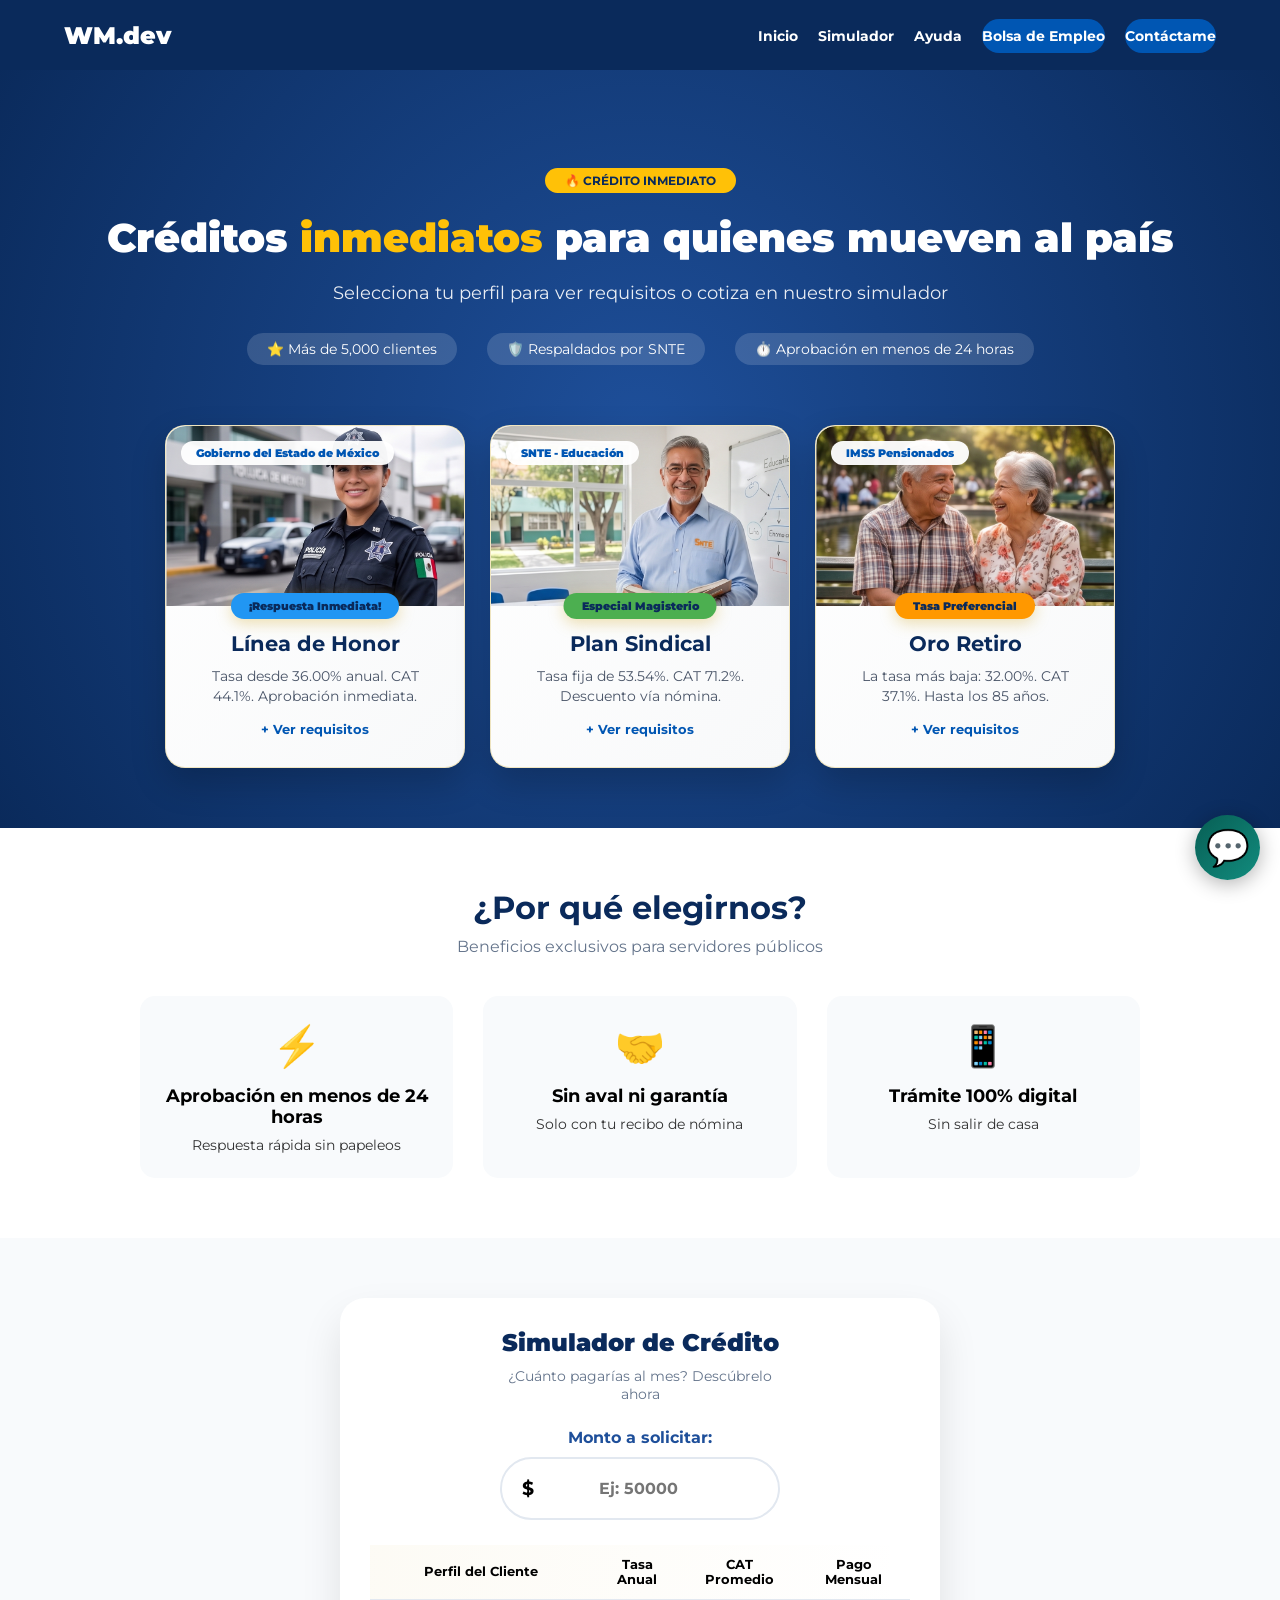
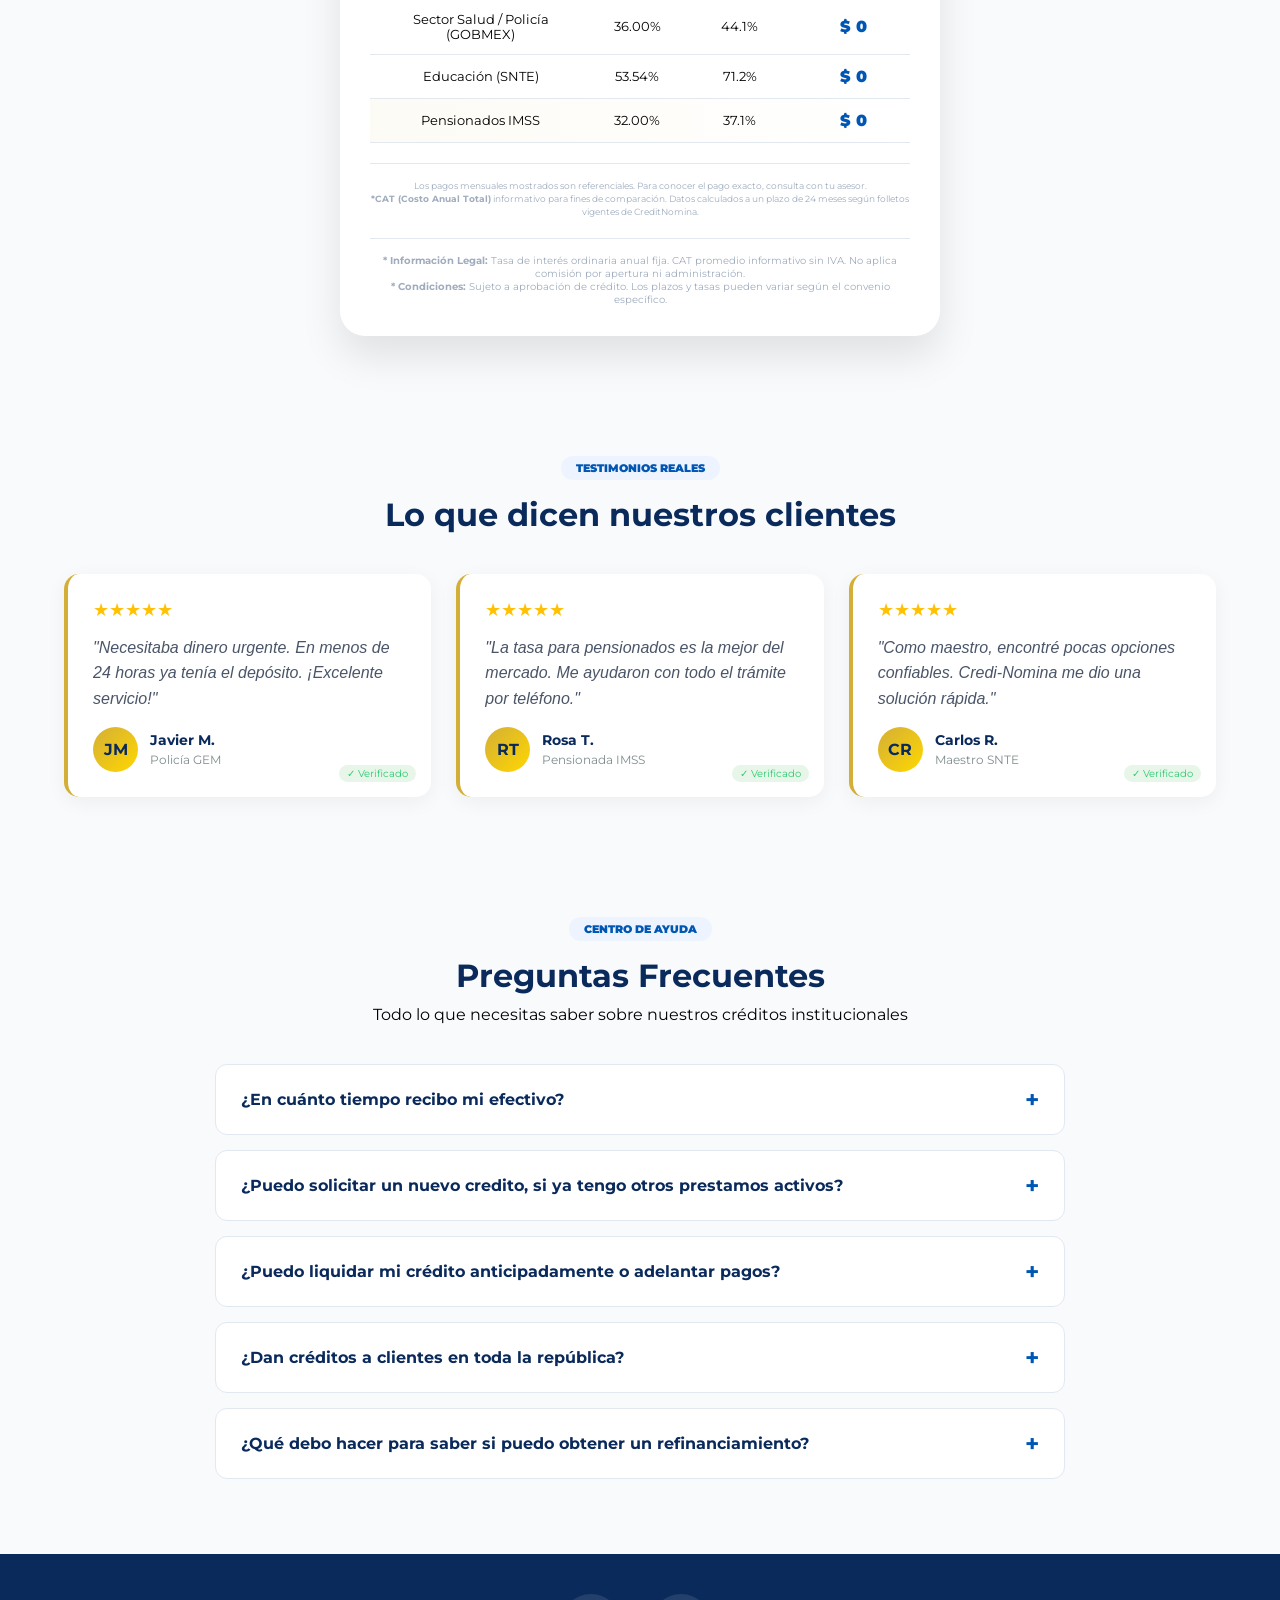
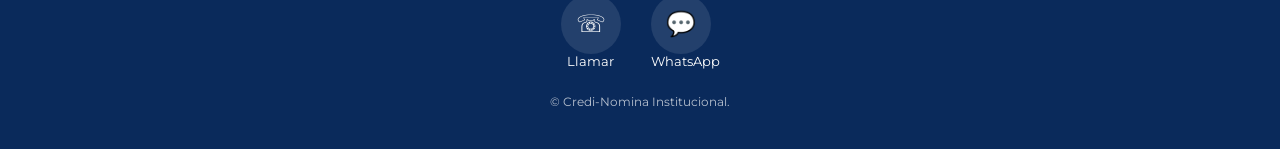
==== commit 11a5f935: "Update navbar links in index.html" ====
--- a/index.html
+++ b/index.html
@@ -41,13 +41,14 @@
     </a>
 
     <!-- NAVBAR CON MENÚ HAMBURGUESA -->
-  <nav class="navbar">
+  <<nav class="navbar">
     <div class="logo">WM<span>.dev</span></div>
     <button class="menu-btn" id="menuBtn">☰</button>
     <ul class="nav-links" id="navLinks">
         <li><a href="#inicio">Inicio</a></li>
-        <li><a href="#servicios">Servicios</a></li>
-        <li><a href="#perfil">Perfil</a></li>
+        <li><a href="#servicios">Simulador</a></li>
+        <li><a href="#faq">Ayuda</a></li>
+        <li><a href="empleo.html" class="btn-empleo">Bolsa de Empleo</a></li>
         <li><a href="https://wa.me/584248548251" target="_blank" class="btn-empleo">Contáctame</a></li>
     </ul>
 </nav>
--- a/style.css
+++ b/style.css
@@ -117,6 +117,8 @@
     gap: 20px;
     align-items: center;
     transition: all 0.4s ease;
+
+
 }
 .nav-links a {
     color: white;
@@ -190,6 +192,8 @@
         z-index: 1000;
         box-shadow: -5px 0 30px rgba(0,0,0,0.3);
         padding: 80px 20px 40px;
+        
+    right: 0;  /* ← esto lo pone a la derecha */
     }
     .nav-links.show { right: 0; }
     .nav-links a { font-size: 1.1rem; padding: 12px 20px; width: 100%; text-align: center; border-radius: 50px; }
@@ -412,6 +416,85 @@
 
 /* ========== RESPONSIVE AJUSTES ========== */
 @media (max-width: 768px) {
+    /* Botón hamburguesa */
+    .menu-btn {
+        display: block;
+        font-size: 1.8rem;
+        background: none;
+        border: none;
+        color: white;
+        cursor: pointer;
+        z-index: 1001;
+    }
+    
+    /* Ocultar el menu-icon viejo si existe */
+    .menu-icon {
+        display: none;
+    }
+    
+    /* Menú lateral que viene DESDE LA DERECHA */
+    .nav-links {
+        position: fixed;
+        top: 0;
+        right: -100%;
+        width: 70%;
+        max-width: 280px;
+        height: 100vh;
+        background: linear-gradient(135deg, var(--azul-bancario), #0d355c);
+        flex-direction: column;
+        justify-content: center;
+        align-items: center;
+        gap: 25px;
+        transition: right 0.4s cubic-bezier(0.2, 0.9, 0.4, 1.1);
+        z-index: 1000;
+        box-shadow: -5px 0 30px rgba(0,0,0,0.3);
+        padding: 80px 20px 40px;
+        display: flex !important;
+    }
+    
+    .nav-links.active {
+        right: 0;
+    }
+    
+    .nav-links a {
+        font-size: 1.1rem;
+        padding: 12px 20px;
+        width: 100%;
+        text-align: center;
+        border-radius: 50px;
+    }
+    
+    .nav-links a:hover {
+        background: rgba(212, 175, 55, 0.2);
+        transform: translateX(-5px);
+    }
+    
+    .btn-empleo {
+        background: var(--oro);
+        color: var(--azul-bancario) !important;
+        margin-top: 10px;
+    }
+    
+    /* Overlay para fondo oscuro al abrir menú */
+    .menu-overlay {
+        position: fixed;
+        top: 0;
+        left: 0;
+        width: 100%;
+        height: 100%;
+        background: rgba(0,0,0,0.5);
+        z-index: 999;
+        opacity: 0;
+        visibility: hidden;
+        transition: all 0.3s ease;
+    }
+    
+    .menu-overlay.active {
+        opacity: 1;
+        visibility: visible;
+    }
+    
+    /* Ajustes de hero y otros en móvil */
     .hero h1 { font-size: 1.8rem; }
     .trust-badges { gap: 10px; }
     .trust-badges span { font-size: 0.7rem; padding: 5px 12px; }
